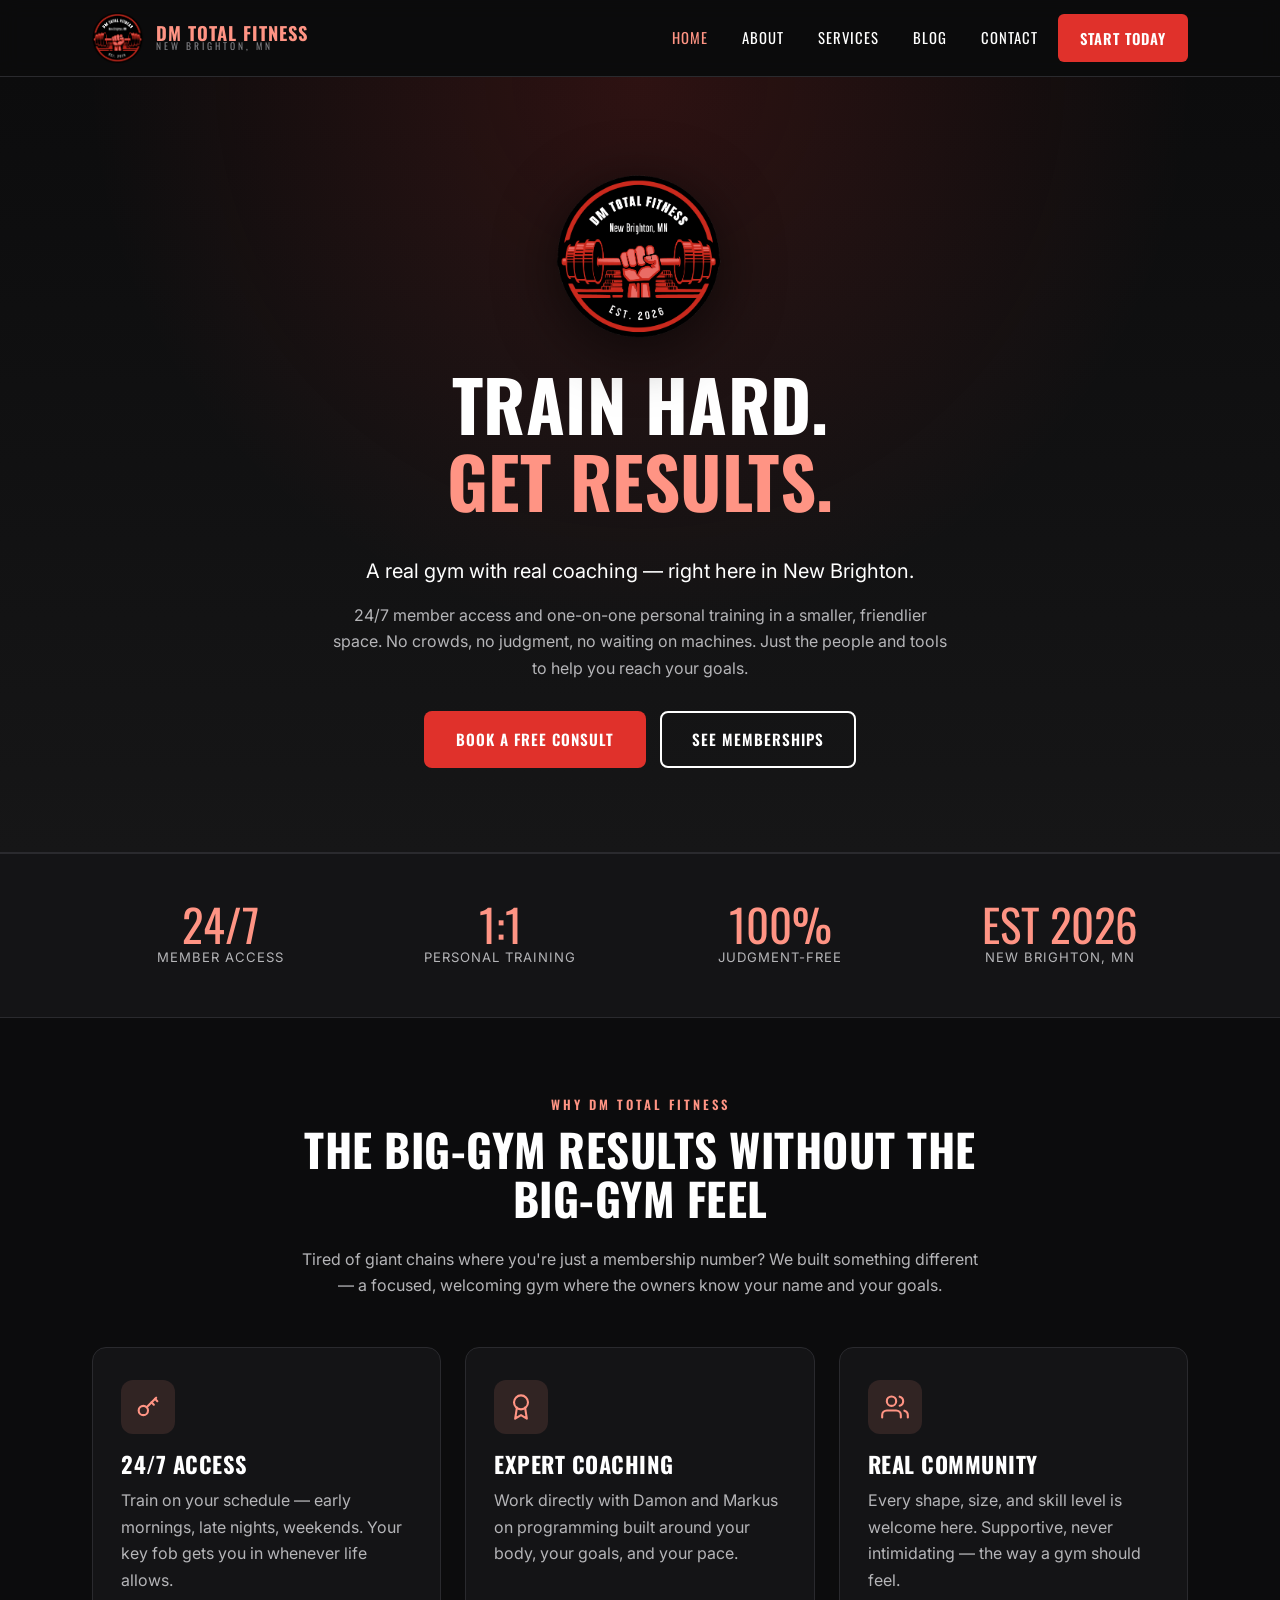
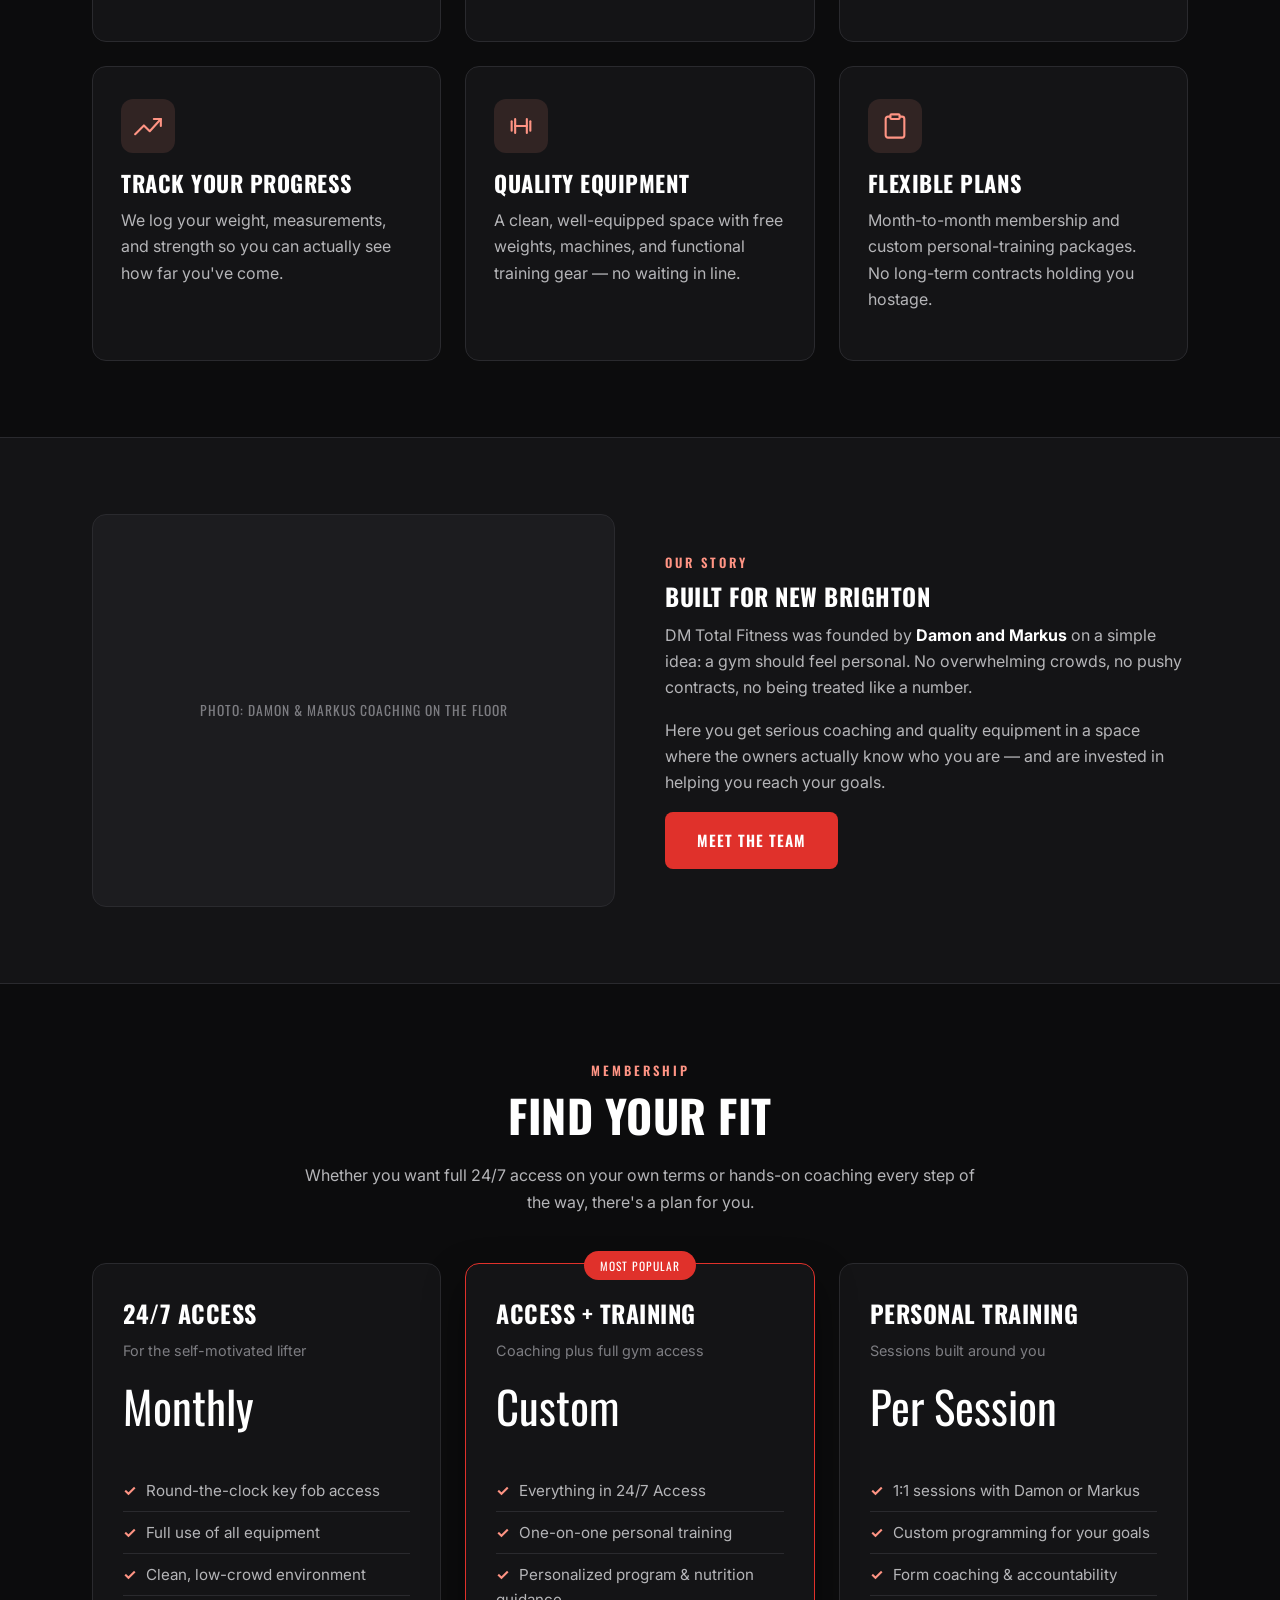
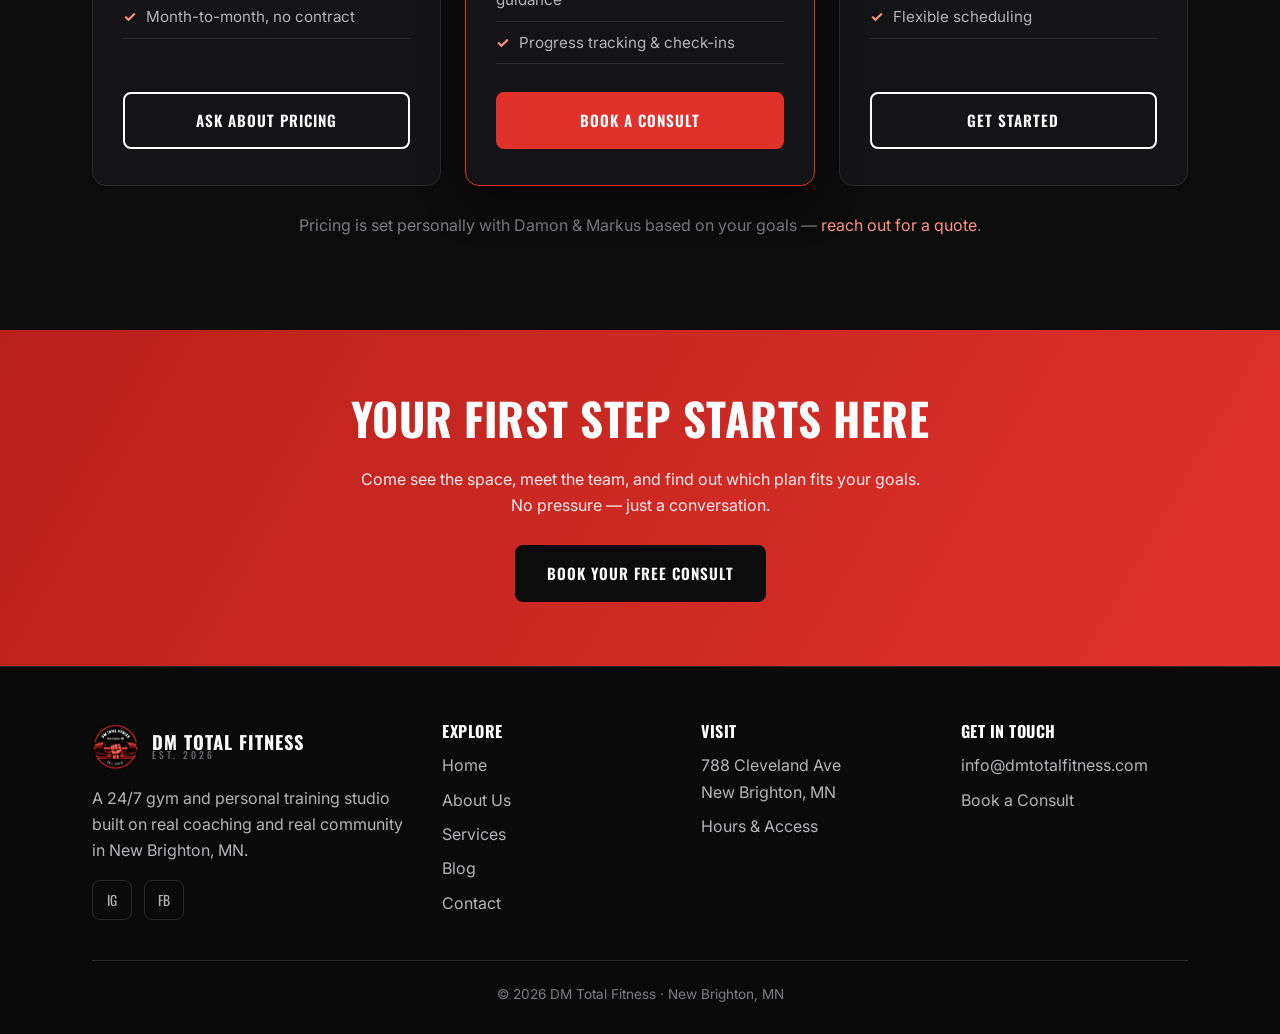
==== index.html @ 68cd4ab9 "Initial commit: DM Total Fitness website" ====
<!DOCTYPE html>
<html lang="en">
<head>
  <meta charset="UTF-8" />
  <meta name="viewport" content="width=device-width, initial-scale=1.0" />
  <title>DM Total Fitness | 24/7 Gym & Personal Training — New Brighton, MN</title>
  <meta name="description" content="DM Total Fitness is a community-focused 24/7 gym and personal training studio in New Brighton, MN. Real coaching, no crowds, no judgment." />
  <link rel="icon" type="image/png" href="assets/img/logo.png" />
  <link rel="preconnect" href="https://fonts.googleapis.com" />
  <link rel="preconnect" href="https://fonts.gstatic.com" crossorigin />
  <link href="https://fonts.googleapis.com/css2?family=Inter:wght@400;500;600;700&family=Oswald:wght@400;500;600;700&display=swap" rel="stylesheet" />
  <link rel="stylesheet" href="assets/css/style.css" />
</head>
<body>

  <header class="site-header">
    <div class="container nav">
      <a class="brand" href="index.html">
        <img src="assets/img/logo.png" alt="DM Total Fitness logo" />
        <span class="brand-name">DM Total Fitness<small>NEW BRIGHTON, MN</small></span>
      </a>
      <button class="nav-toggle" aria-label="Menu"><span></span><span></span><span></span></button>
      <ul class="nav-links">
        <li><a href="index.html" class="active">Home</a></li>
        <li><a href="about.html">About</a></li>
        <li><a href="services.html">Services</a></li>
        <li><a href="blog/index.html">Blog</a></li>
        <li><a href="contact.html">Contact</a></li>
        <li><a href="contact.html" class="btn btn-primary">Start Today</a></li>
      </ul>
    </div>
  </header>

  <!-- HERO -->
  <section class="hero">
    <div class="container">
      <img class="logo-badge" src="assets/img/logo.png" alt="DM Total Fitness" />
      <h1>Train Hard.<br /><span class="accent">Get Results.</span></h1>
      <p class="tagline">A real gym with real coaching — right here in New Brighton.</p>
      <p class="sub">24/7 member access and one-on-one personal training in a smaller, friendlier space. No crowds, no judgment, no waiting on machines. Just the people and tools to help you reach your goals.</p>
      <div class="hero-cta">
        <a href="contact.html" class="btn btn-primary">Book a Free Consult</a>
        <a href="services.html" class="btn btn-ghost">See Memberships</a>
      </div>
    </div>
  </section>

  <!-- STATS -->
  <section class="alt" style="padding:48px 0;">
    <div class="container">
      <div class="stats">
        <div class="stat"><div class="num">24/7</div><div class="label">Member Access</div></div>
        <div class="stat"><div class="num">1:1</div><div class="label">Personal Training</div></div>
        <div class="stat"><div class="num">100%</div><div class="label">Judgment-Free</div></div>
        <div class="stat"><div class="num">EST 2026</div><div class="label">New Brighton, MN</div></div>
      </div>
    </div>
  </section>

  <!-- WHY US -->
  <section>
    <div class="container">
      <div class="section-head">
        <div class="eyebrow">Why DM Total Fitness</div>
        <h2>The Big-Gym Results Without the Big-Gym Feel</h2>
        <p>Tired of giant chains where you're just a membership number? We built something different — a focused, welcoming gym where the owners know your name and your goals.</p>
      </div>
      <div class="grid grid-3">
        <div class="card">
          <div class="icon"><svg class="ic-svg" viewBox="0 0 24 24" fill="none" stroke="currentColor" stroke-width="1.8" stroke-linecap="round" stroke-linejoin="round"><circle cx="8" cy="15" r="4"/><path d="M10.85 12.15 19 4"/><path d="M18 5l2 2"/><path d="M15 8l2 2"/></svg></div>
          <h3>24/7 Access</h3>
          <p>Train on your schedule — early mornings, late nights, weekends. Your key fob gets you in whenever life allows.</p>
        </div>
        <div class="card">
          <div class="icon"><svg class="ic-svg" viewBox="0 0 24 24" fill="none" stroke="currentColor" stroke-width="1.8" stroke-linecap="round" stroke-linejoin="round"><circle cx="12" cy="8" r="6"/><path d="M15.5 12.5 17 22l-5-3-5 3 1.5-9.5"/></svg></div>
          <h3>Expert Coaching</h3>
          <p>Work directly with Damon and Markus on programming built around your body, your goals, and your pace.</p>
        </div>
        <div class="card">
          <div class="icon"><svg class="ic-svg" viewBox="0 0 24 24" fill="none" stroke="currentColor" stroke-width="1.8" stroke-linecap="round" stroke-linejoin="round"><path d="M17 21v-2a4 4 0 0 0-4-4H5a4 4 0 0 0-4 4v2"/><circle cx="9" cy="7" r="4"/><path d="M23 21v-2a4 4 0 0 0-3-3.87"/><path d="M16 3.13a4 4 0 0 1 0 7.75"/></svg></div>
          <h3>Real Community</h3>
          <p>Every shape, size, and skill level is welcome here. Supportive, never intimidating — the way a gym should feel.</p>
        </div>
        <div class="card">
          <div class="icon"><svg class="ic-svg" viewBox="0 0 24 24" fill="none" stroke="currentColor" stroke-width="1.8" stroke-linecap="round" stroke-linejoin="round"><polyline points="23 6 13.5 16.5 8.5 11.5 1 19"/><polyline points="17 6 23 6 23 12"/></svg></div>
          <h3>Track Your Progress</h3>
          <p>We log your weight, measurements, and strength so you can actually see how far you've come.</p>
        </div>
        <div class="card">
          <div class="icon"><svg class="ic-svg" viewBox="0 0 24 24" fill="none" stroke="currentColor" stroke-width="1.8" stroke-linecap="round" stroke-linejoin="round"><path d="M4 8v8"/><path d="M7 6v12"/><path d="M17 6v12"/><path d="M20 8v8"/><path d="M7 12h10"/></svg></div>
          <h3>Quality Equipment</h3>
          <p>A clean, well-equipped space with free weights, machines, and functional training gear — no waiting in line.</p>
        </div>
        <div class="card">
          <div class="icon"><svg class="ic-svg" viewBox="0 0 24 24" fill="none" stroke="currentColor" stroke-width="1.8" stroke-linecap="round" stroke-linejoin="round"><path d="M16 4h2a2 2 0 0 1 2 2v14a2 2 0 0 1-2 2H6a2 2 0 0 1-2-2V6a2 2 0 0 1 2-2h2"/><rect x="8" y="2" width="8" height="4" rx="1"/></svg></div>
          <h3>Flexible Plans</h3>
          <p>Month-to-month membership and custom personal-training packages. No long-term contracts holding you hostage.</p>
        </div>
      </div>
    </div>
  </section>

  <!-- ABOUT TEASER -->
  <section class="alt">
    <div class="container">
      <div class="split">
        <div class="media-box"><span class="ph-label">Photo: Damon &amp; Markus coaching on the floor</span></div>
        <div>
          <div class="eyebrow">Our Story</div>
          <h2>Built for New Brighton</h2>
          <p>DM Total Fitness was founded by <strong style="color:#fff;">Damon and Markus</strong> on a simple idea: a gym should feel personal. No overwhelming crowds, no pushy contracts, no being treated like a number.</p>
          <p>Here you get serious coaching and quality equipment in a space where the owners actually know who you are — and are invested in helping you reach your goals.</p>
          <a href="about.html" class="btn btn-primary">Meet the Team</a>
        </div>
      </div>
    </div>
  </section>

  <!-- MEMBERSHIP PREVIEW -->
  <section>
    <div class="container">
      <div class="section-head">
        <div class="eyebrow">Membership</div>
        <h2>Find Your Fit</h2>
        <p>Whether you want full 24/7 access on your own terms or hands-on coaching every step of the way, there's a plan for you.</p>
      </div>
      <div class="price-grid">
        <div class="price-card">
          <h3>24/7 Access</h3>
          <div class="price-note">For the self-motivated lifter</div>
          <div class="price">Monthly<small></small></div>
          <ul>
            <li>Round-the-clock key fob access</li>
            <li>Full use of all equipment</li>
            <li>Clean, low-crowd environment</li>
            <li>Month-to-month, no contract</li>
          </ul>
          <a href="contact.html" class="btn btn-ghost btn-block">Ask About Pricing</a>
        </div>
        <div class="price-card featured">
          <div class="badge">Most Popular</div>
          <h3>Access + Training</h3>
          <div class="price-note">Coaching plus full gym access</div>
          <div class="price">Custom<small></small></div>
          <ul>
            <li>Everything in 24/7 Access</li>
            <li>One-on-one personal training</li>
            <li>Personalized program &amp; nutrition guidance</li>
            <li>Progress tracking &amp; check-ins</li>
          </ul>
          <a href="contact.html" class="btn btn-primary btn-block">Book a Consult</a>
        </div>
        <div class="price-card">
          <h3>Personal Training</h3>
          <div class="price-note">Sessions built around you</div>
          <div class="price">Per&nbsp;Session<small></small></div>
          <ul>
            <li>1:1 sessions with Damon or Markus</li>
            <li>Custom programming for your goals</li>
            <li>Form coaching &amp; accountability</li>
            <li>Flexible scheduling</li>
          </ul>
          <a href="contact.html" class="btn btn-ghost btn-block">Get Started</a>
        </div>
      </div>
      <p class="center" style="margin-top:26px;color:var(--gray-dim);">Pricing is set personally with Damon &amp; Markus based on your goals — <a href="contact.html">reach out for a quote</a>.</p>
    </div>
  </section>


  <!-- CTA BAND -->
  <section class="cta-band">
    <div class="container">
      <h2>Your First Step Starts Here</h2>
      <p>Come see the space, meet the team, and find out which plan fits your goals. No pressure — just a conversation.</p>
      <a href="contact.html" class="btn btn-primary">Book Your Free Consult</a>
    </div>
  </section>

  <!-- FOOTER -->
  <footer class="site-footer">
    <div class="container">
      <div class="footer-grid">
        <div>
          <div class="footer-brand">
            <img src="assets/img/logo.png" alt="DM Total Fitness" />
            <span class="brand-name">DM Total Fitness<small>EST. 2026</small></span>
          </div>
          <p>A 24/7 gym and personal training studio built on real coaching and real community in New Brighton, MN.</p>
          <div class="social">
            <a href="https://www.instagram.com/gymeverydaytwincities/" target="_blank" rel="noopener" title="Instagram">IG</a>
            <a href="https://www.facebook.com/theofficialgymeveryday/" target="_blank" rel="noopener" title="Facebook">FB</a>
          </div>
        </div>
        <div>
          <h4>Explore</h4>
          <a href="index.html">Home</a>
          <a href="about.html">About Us</a>
          <a href="services.html">Services</a>
          <a href="blog/index.html">Blog</a>
          <a href="contact.html">Contact</a>
        </div>
        <div>
          <h4>Visit</h4>
          <a href="https://maps.google.com/?q=788+Cleveland+Avenue+New+Brighton+MN" target="_blank" rel="noopener">788 Cleveland Ave<br/>New Brighton, MN</a>
          <a href="contact.html">Hours &amp; Access</a>
        </div>
        <div>
          <h4>Get in Touch</h4>
          <a href="mailto:info@dmtotalfitness.com">info@dmtotalfitness.com</a>
          <a href="contact.html">Book a Consult</a>
        </div>
      </div>
      <div class="footer-bottom">
        © 2026 DM Total Fitness · New Brighton, MN
      </div>
    </div>
  </footer>

  <script src="assets/js/main.js"></script>
</body>
</html>
---- assets/css/style.css ----
/* ===========================================================
   DM TOTAL FITNESS — shared stylesheet
   Brand red stays for buttons/badges/borders.
   Softer coral "accent" used for text, links, eyebrows, icons.
   =========================================================== */

:root {
  --black: #0c0c0d;
  --panel: #141416;
  --panel-2: #1c1c1f;
  --red: #e0312b;          /* brand red — fills, buttons, badges */
  --red-dark: #b9211c;
  --accent: #ff9484;       /* softer coral — text, links, icons */
  --accent-dim: #ffb7ab;
  --white: #ffffff;
  --gray: #b5b5b8;
  --gray-dim: #7d7d82;
  --line: #2a2a2e;
  --maxw: 1140px;
  --radius: 14px;
  --shadow: 0 18px 40px rgba(0,0,0,.45);
  --head: "Oswald", "Arial Narrow", Impact, sans-serif;
  --body: "Inter", -apple-system, BlinkMacSystemFont, "Segoe UI", Roboto, Arial, sans-serif;
}

* { box-sizing: border-box; }
html { scroll-behavior: smooth; }

body {
  margin: 0;
  font-family: var(--body);
  color: var(--white);
  background: var(--black);
  line-height: 1.65;
  -webkit-font-smoothing: antialiased;
}

h1, h2, h3, h4 {
  font-family: var(--head);
  font-weight: 700;
  letter-spacing: .5px;
  line-height: 1.1;
  margin: 0 0 .5em;
  text-transform: uppercase;
}

p { margin: 0 0 1em; color: var(--gray); }
a { color: var(--accent); text-decoration: none; }
a:hover { color: var(--white); }
img { max-width: 100%; display: block; }

.container { width: 100%; max-width: var(--maxw); margin: 0 auto; padding: 0 22px; }
.accent, .red { color: var(--accent); }
.center { text-align: center; }
.eyebrow {
  font-family: var(--head);
  text-transform: uppercase;
  letter-spacing: 3px;
  color: var(--accent);
  font-size: .8rem;
  font-weight: 600;
  margin-bottom: 10px;
}

/* ---------- Line icons ---------- */
svg.ic-svg { width: 28px; height: 28px; display: block; }

/* ---------- Buttons ---------- */
.btn {
  display: inline-block;
  font-family: var(--head);
  text-transform: uppercase;
  letter-spacing: 1px;
  font-weight: 600;
  font-size: .95rem;
  padding: 14px 30px;
  border-radius: 8px;
  border: 2px solid transparent;
  cursor: pointer;
  transition: all .2s ease;
}
.btn-primary { background: var(--red); color: #fff; }
.btn-primary:hover { background: var(--red-dark); color: #fff; transform: translateY(-2px); }
.btn-ghost { border-color: #fff; color: #fff; background: transparent; }
.btn-ghost:hover { background: #fff; color: var(--black); }
.btn-block { display: block; width: 100%; text-align: center; }

/* ---------- Header / Nav ---------- */
.site-header {
  position: sticky; top: 0; z-index: 100;
  background: rgba(12,12,13,.92);
  backdrop-filter: blur(10px);
  border-bottom: 1px solid var(--line);
}
.nav { display: flex; align-items: center; justify-content: space-between; height: 76px; }
.brand { display: flex; align-items: center; gap: 12px; }
.brand img { height: 52px; width: 52px; }
.brand-name { font-family: var(--head); font-weight: 700; font-size: 1.15rem; text-transform: uppercase; letter-spacing: 1px; line-height: 1; }
.brand-name small { display: block; font-size: .6rem; letter-spacing: 3px; color: var(--gray-dim); font-weight: 400; }
.nav-links { display: flex; gap: 6px; align-items: center; list-style: none; margin: 0; padding: 0; }
.nav-links a {
  color: var(--white); font-family: var(--head); text-transform: uppercase;
  font-size: .92rem; letter-spacing: 1px; padding: 10px 14px; border-radius: 6px;
}
.nav-links a:hover, .nav-links a.active { color: var(--accent); }
.nav-links .btn { color: #fff; padding: 10px 20px; }
.nav-links .btn:hover { color: #fff; }
.nav-toggle { display: none; background: none; border: 0; cursor: pointer; flex-direction: column; gap: 5px; }
.nav-toggle span { width: 26px; height: 3px; background: #fff; border-radius: 2px; }

/* ---------- Hero ---------- */
.hero {
  position: relative; text-align: center; padding: 96px 0 84px;
  background:
    radial-gradient(circle at 50% 0%, rgba(224,49,43,.16), transparent 55%),
    linear-gradient(180deg, #0c0c0d 0%, #161617 100%);
  border-bottom: 1px solid var(--line);
}
.hero .logo-badge { width: 168px; height: 168px; margin: 0 auto 24px; filter: drop-shadow(0 12px 30px rgba(0,0,0,.6)); }
.hero h1 { font-size: clamp(2.6rem, 6vw, 4.4rem); }
.hero .tagline { font-size: 1.25rem; color: var(--white); max-width: 640px; margin: 0 auto 14px; }
.hero .sub { color: var(--gray); max-width: 620px; margin: 0 auto 30px; }
.hero-cta { display: flex; gap: 14px; justify-content: center; flex-wrap: wrap; }

.page-hero {
  text-align: center; padding: 70px 0 56px;
  background:
    radial-gradient(circle at 50% 0%, rgba(224,49,43,.14), transparent 60%),
    linear-gradient(180deg,#0c0c0d,#161617);
  border-bottom: 1px solid var(--line);
}
.page-hero h1 { font-size: clamp(2.2rem, 5vw, 3.4rem); }
.page-hero p { max-width: 640px; margin: 0 auto; }

/* ---------- Sections ---------- */
section { padding: 76px 0; }
.section-head { text-align: center; max-width: 680px; margin: 0 auto 48px; }
.section-head h2 { font-size: clamp(2rem, 4vw, 2.8rem); }

/* ---------- Grids / cards ---------- */
.grid { display: grid; gap: 24px; }
.grid-3 { grid-template-columns: repeat(3, 1fr); }
.grid-2 { grid-template-columns: repeat(2, 1fr); }

.card {
  background: var(--panel); border: 1px solid var(--line); border-radius: var(--radius);
  padding: 32px 28px; transition: transform .2s ease, border-color .2s ease;
}
.card:hover { transform: translateY(-4px); border-color: var(--red); }
.card .icon {
  width: 54px; height: 54px; border-radius: 12px;
  background: rgba(255,148,132,.12); color: var(--accent);
  display: flex; align-items: center; justify-content: center;
  margin-bottom: 18px; font-family: var(--head); font-size: 1.5rem;
}
.card h3 { font-size: 1.4rem; }

.alt { background: var(--panel); border-top: 1px solid var(--line); border-bottom: 1px solid var(--line); }

/* ---------- Pricing ---------- */
.price-grid { display: grid; grid-template-columns: repeat(3,1fr); gap: 24px; align-items: stretch; }
.price-card { background: var(--panel); border: 1px solid var(--line); border-radius: var(--radius); padding: 36px 30px; display: flex; flex-direction: column; }
.price-card.featured { border-color: var(--red); position: relative; box-shadow: var(--shadow); }
.price-card.featured .badge {
  position: absolute; top: -13px; left: 50%; transform: translateX(-50%);
  background: var(--red); color: #fff; font-family: var(--head); text-transform: uppercase;
  letter-spacing: 1px; font-size: .72rem; padding: 5px 16px; border-radius: 20px;
}
.price-card h3 { font-size: 1.5rem; }
.price { font-family: var(--head); font-size: 2.8rem; color: #fff; margin: 8px 0 4px; }
.price small { font-size: .95rem; color: var(--gray-dim); font-family: var(--body); }
.price-note { color: var(--gray-dim); font-size: .9rem; }
.price-card ul { list-style: none; padding: 0; margin: 22px 0 28px; flex: 1; }
.price-card li { padding: 8px 0; border-bottom: 1px solid var(--line); color: var(--gray); font-size: .95rem; }
.price-card li::before { content: "✓"; color: var(--accent); font-weight: 700; margin-right: 10px; }

/* ---------- Stats ---------- */
.stats { display: grid; grid-template-columns: repeat(4,1fr); gap: 24px; text-align: center; }
.stat .num { font-family: var(--head); font-size: 2.8rem; color: var(--accent); line-height: 1; }
.stat .label { color: var(--gray); text-transform: uppercase; letter-spacing: 1px; font-size: .82rem; }

/* ---------- Reviews ---------- */
.review { background: var(--panel); border: 1px solid var(--line); border-radius: var(--radius); padding: 28px; }
.stars { color: #f5b301; letter-spacing: 2px; margin-bottom: 10px; }
.review p { color: var(--white); font-style: italic; }
.review .who { color: var(--gray-dim); font-style: normal; font-weight: 600; margin: 0; }

/* ---------- Split ---------- */
.split { display: grid; grid-template-columns: 1fr 1fr; gap: 50px; align-items: center; }
.media-box {
  background: var(--panel-2); border: 1px solid var(--line); border-radius: var(--radius);
  aspect-ratio: 4/3; display: flex; align-items: center; justify-content: center;
  color: var(--gray-dim); text-align: center; padding: 20px; overflow: hidden;
}
.media-box .ph-label { font-family: var(--head); letter-spacing: 1px; text-transform: uppercase; font-size: .85rem; }

/* ---------- Team ---------- */
.team-card { background: var(--panel); border: 1px solid var(--line); border-radius: var(--radius); overflow: hidden; }
.team-photo { aspect-ratio: 1/1; background: var(--panel-2); display: flex; align-items: center; justify-content: center; color: var(--gray-dim); }
.team-body { padding: 26px; }
.team-body h3 { font-size: 1.5rem; margin-bottom: 2px; }
.team-role { color: var(--accent); font-family: var(--head); letter-spacing: 1px; text-transform: uppercase; font-size: .85rem; margin-bottom: 14px; }

/* ---------- Blog ---------- */
.post-grid { display: grid; grid-template-columns: repeat(3,1fr); gap: 26px; }
.post-card { background: var(--panel); border: 1px solid var(--line); border-radius: var(--radius); overflow: hidden; transition: transform .2s, border-color .2s; }
.post-card:hover { transform: translateY(-4px); border-color: var(--red); }
.post-thumb { aspect-ratio: 16/9; background: var(--panel-2); display: flex; align-items: center; justify-content: center; color: var(--gray-dim); font-family: var(--head); letter-spacing: 1px; }
.post-body { padding: 24px; }
.post-tag { color: var(--accent); font-family: var(--head); text-transform: uppercase; letter-spacing: 1px; font-size: .75rem; }
.post-body h3 { font-size: 1.25rem; margin: 8px 0 10px; }
.post-meta { color: var(--gray-dim); font-size: .82rem; }

/* ---------- Contact ---------- */
.contact-grid { display: grid; grid-template-columns: 1.1fr .9fr; gap: 44px; }
.form-field { margin-bottom: 18px; }
.form-field label { display: block; font-family: var(--head); text-transform: uppercase; letter-spacing: 1px; font-size: .82rem; margin-bottom: 7px; color: var(--white); }
.form-field input, .form-field select, .form-field textarea {
  width: 100%; background: var(--panel); border: 1px solid var(--line); border-radius: 8px;
  padding: 13px 14px; color: #fff; font-family: var(--body); font-size: .98rem;
}
.form-field input:focus, .form-field select:focus, .form-field textarea:focus { outline: none; border-color: var(--accent); }
.form-field textarea { min-height: 130px; resize: vertical; }
.info-row { display: flex; gap: 14px; align-items: flex-start; margin-bottom: 22px; }
.info-row .ic { color: var(--accent); flex-shrink: 0; margin-top: 2px; }
.info-row .ic svg { width: 22px; height: 22px; }
.info-row strong { color: #fff; display: block; font-family: var(--head); letter-spacing: .5px; }
.map-box { border: 1px solid var(--line); border-radius: var(--radius); overflow: hidden; margin-top: 28px; }
.map-box iframe { width: 100%; height: 300px; border: 0; display: block; filter: grayscale(.3) contrast(1.1); }

/* ---------- CTA band ---------- */
.cta-band { text-align: center; background: linear-gradient(120deg, var(--red-dark), var(--red)); padding: 64px 0; }
.cta-band h2 { color: #fff; font-size: clamp(2rem,4vw,2.8rem); }
.cta-band p { color: rgba(255,255,255,.9); max-width: 560px; margin: 0 auto 26px; }
.cta-band .btn-primary { background: #0c0c0d; }
.cta-band .btn-primary:hover { background: #000; }

/* ---------- Footer ---------- */
.site-footer { background: #0a0a0b; border-top: 1px solid var(--line); padding: 56px 0 28px; }
.footer-grid { display: grid; grid-template-columns: 1.4fr 1fr 1fr 1fr; gap: 32px; }
.footer-grid h4 { font-size: 1rem; color: #fff; }
.footer-grid a { display: block; color: var(--gray); padding: 4px 0; }
.footer-grid a:hover { color: var(--accent); }
.footer-brand { display: flex; align-items: center; gap: 12px; margin-bottom: 14px; }
.footer-brand img { height: 48px; width: 48px; }
.social { display: flex; gap: 12px; margin-top: 8px; }
.social a { width: 40px; height: 40px; border: 1px solid var(--line); border-radius: 8px; display: flex; align-items: center; justify-content: center; color: var(--gray); font-family: var(--head); font-size: .85rem; }
.social a:hover { border-color: var(--accent); color: var(--accent); }
.footer-bottom { border-top: 1px solid var(--line); margin-top: 40px; padding-top: 22px; text-align: center; color: var(--gray-dim); font-size: .85rem; }

/* ===========================================================
   CLIENT PORTAL
   =========================================================== */
.portal-body { background: radial-gradient(circle at 50% -10%, rgba(224,49,43,.12), transparent 50%), #0c0c0d; min-height: 100vh; }

/* Login */
.login-wrap { min-height: 100vh; display: flex; align-items: center; justify-content: center; padding: 40px 20px; }
.login-card { width: 100%; max-width: 420px; background: var(--panel); border: 1px solid var(--line); border-radius: 18px; padding: 40px 36px; box-shadow: var(--shadow); }
.login-card .logo { width: 92px; height: 92px; margin: 0 auto 14px; display: block; }
.login-card h1 { text-align: center; font-size: 1.7rem; margin-bottom: 4px; }
.login-card .sub { text-align: center; color: var(--gray-dim); margin-bottom: 26px; font-size: .92rem; }
.login-card .demo-note { text-align: center; margin-top: 18px; font-size: .82rem; color: var(--gray-dim); }
.login-card .back { text-align: center; margin-top: 14px; font-size: .85rem; }

/* Portal shell */
.portal-header { background: rgba(12,12,13,.95); border-bottom: 1px solid var(--line); position: sticky; top: 0; z-index: 50; }
.portal-header .nav { height: 70px; }
.portal-user { display: flex; align-items: center; gap: 14px; }
.portal-user .name { font-family: var(--head); letter-spacing: .5px; }
.avatar { width: 40px; height: 40px; border-radius: 50%; background: var(--red); color: #fff; display: flex; align-items: center; justify-content: center; font-family: var(--head); font-weight: 600; }
.logout { font-family: var(--head); text-transform: uppercase; letter-spacing: 1px; font-size: .82rem; color: var(--gray); border: 1px solid var(--line); padding: 8px 14px; border-radius: 6px; }
.logout:hover { border-color: var(--accent); color: var(--accent); }

.portal-main { padding: 40px 0 70px; }
.welcome { margin-bottom: 28px; }
.welcome h1 { font-size: clamp(1.8rem,4vw,2.6rem); }
.welcome p { color: var(--gray); }

.metric-grid { display: grid; grid-template-columns: repeat(4,1fr); gap: 20px; margin-bottom: 30px; }
.metric { background: var(--panel); border: 1px solid var(--line); border-radius: var(--radius); padding: 22px; }
.metric .label { color: var(--gray-dim); text-transform: uppercase; letter-spacing: 1px; font-size: .72rem; font-family: var(--head); }
.metric .val { font-family: var(--head); font-size: 2.1rem; color: #fff; line-height: 1.1; margin-top: 6px; }
.metric .delta { font-size: .82rem; margin-top: 4px; }
.delta.down { color: #4ade80; }
.delta.up { color: var(--accent); }

.panel-grid { display: grid; grid-template-columns: 1.4fr 1fr; gap: 24px; margin-bottom: 24px; }
.panel { background: var(--panel); border: 1px solid var(--line); border-radius: var(--radius); padding: 26px; }
.panel h2 { font-size: 1.3rem; margin-bottom: 18px; }
.panel .hint { color: var(--gray-dim); font-size: .85rem; }

table.data { width: 100%; border-collapse: collapse; }
table.data th, table.data td { text-align: left; padding: 11px 8px; border-bottom: 1px solid var(--line); font-size: .92rem; }
table.data th { color: var(--gray-dim); text-transform: uppercase; letter-spacing: 1px; font-size: .72rem; font-family: var(--head); font-weight: 600; }
table.data td { color: var(--white); }
table.data td .pos { color: #4ade80; }

.lift { margin-bottom: 18px; }
.lift .row { display: flex; justify-content: space-between; margin-bottom: 6px; font-size: .92rem; }
.lift .row strong { color: #fff; font-family: var(--head); letter-spacing: .5px; }
.lift .row span { color: var(--accent); }
.bar { height: 9px; background: var(--panel-2); border-radius: 6px; overflow: hidden; }
.bar > i { display: block; height: 100%; background: linear-gradient(90deg, var(--red-dark), var(--red)); border-radius: 6px; }

.photo-grid { display: grid; grid-template-columns: repeat(4,1fr); gap: 14px; }
.photo { aspect-ratio: 3/4; background: var(--panel-2); border: 1px solid var(--line); border-radius: 10px; display: flex; flex-direction: column; align-items: center; justify-content: center; color: var(--gray-dim); font-size: .78rem; text-align: center; padding: 8px; }
.photo .tag { font-family: var(--head); letter-spacing: 1px; color: var(--accent); margin-bottom: 4px; }

.billing-row { display: flex; justify-content: space-between; padding: 12px 0; border-bottom: 1px solid var(--line); font-size: .92rem; }
.billing-row span:first-child { color: var(--gray); }
.billing-row span:last-child { color: #fff; font-weight: 600; }
.badge-pill { display: inline-block; background: rgba(74,222,128,.15); color: #4ade80; font-size: .72rem; padding: 3px 10px; border-radius: 20px; font-family: var(--head); letter-spacing: 1px; }

/* SVG chart */
.chart { width: 100%; height: auto; }
.chart .grid-line { stroke: var(--line); stroke-width: 1; }
.chart .area { fill: rgba(224,49,43,.12); }
.chart .line { fill: none; stroke: var(--red); stroke-width: 2.5; }
.chart .dot { fill: var(--red); }
.chart text { fill: var(--gray-dim); font-size: 10px; font-family: var(--body); }

/* ---------- Responsive ---------- */
@media (max-width: 900px) {
  .grid-3, .price-grid, .post-grid, .stats { grid-template-columns: repeat(2,1fr); }
  .split, .contact-grid, .grid-2, .panel-grid { grid-template-columns: 1fr; }
  .metric-grid { grid-template-columns: repeat(2,1fr); }
  .footer-grid { grid-template-columns: 1fr 1fr; }
  .nav-links {
    position: absolute; top: 76px; left: 0; right: 0; flex-direction: column;
    background: var(--black); border-bottom: 1px solid var(--line); padding: 14px 22px; display: none;
  }
  .nav-links.open { display: flex; align-items: stretch; }
  .nav-links a { padding: 12px 6px; }
  .nav-toggle { display: flex; }
}
@media (max-width: 560px) {
  .grid-3, .price-grid, .post-grid, .stats, .metric-grid, .photo-grid { grid-template-columns: 1fr; }
  .photo-grid { grid-template-columns: repeat(2,1fr); }
  .footer-grid { grid-template-columns: 1fr; }
  section { padding: 56px 0; }
}
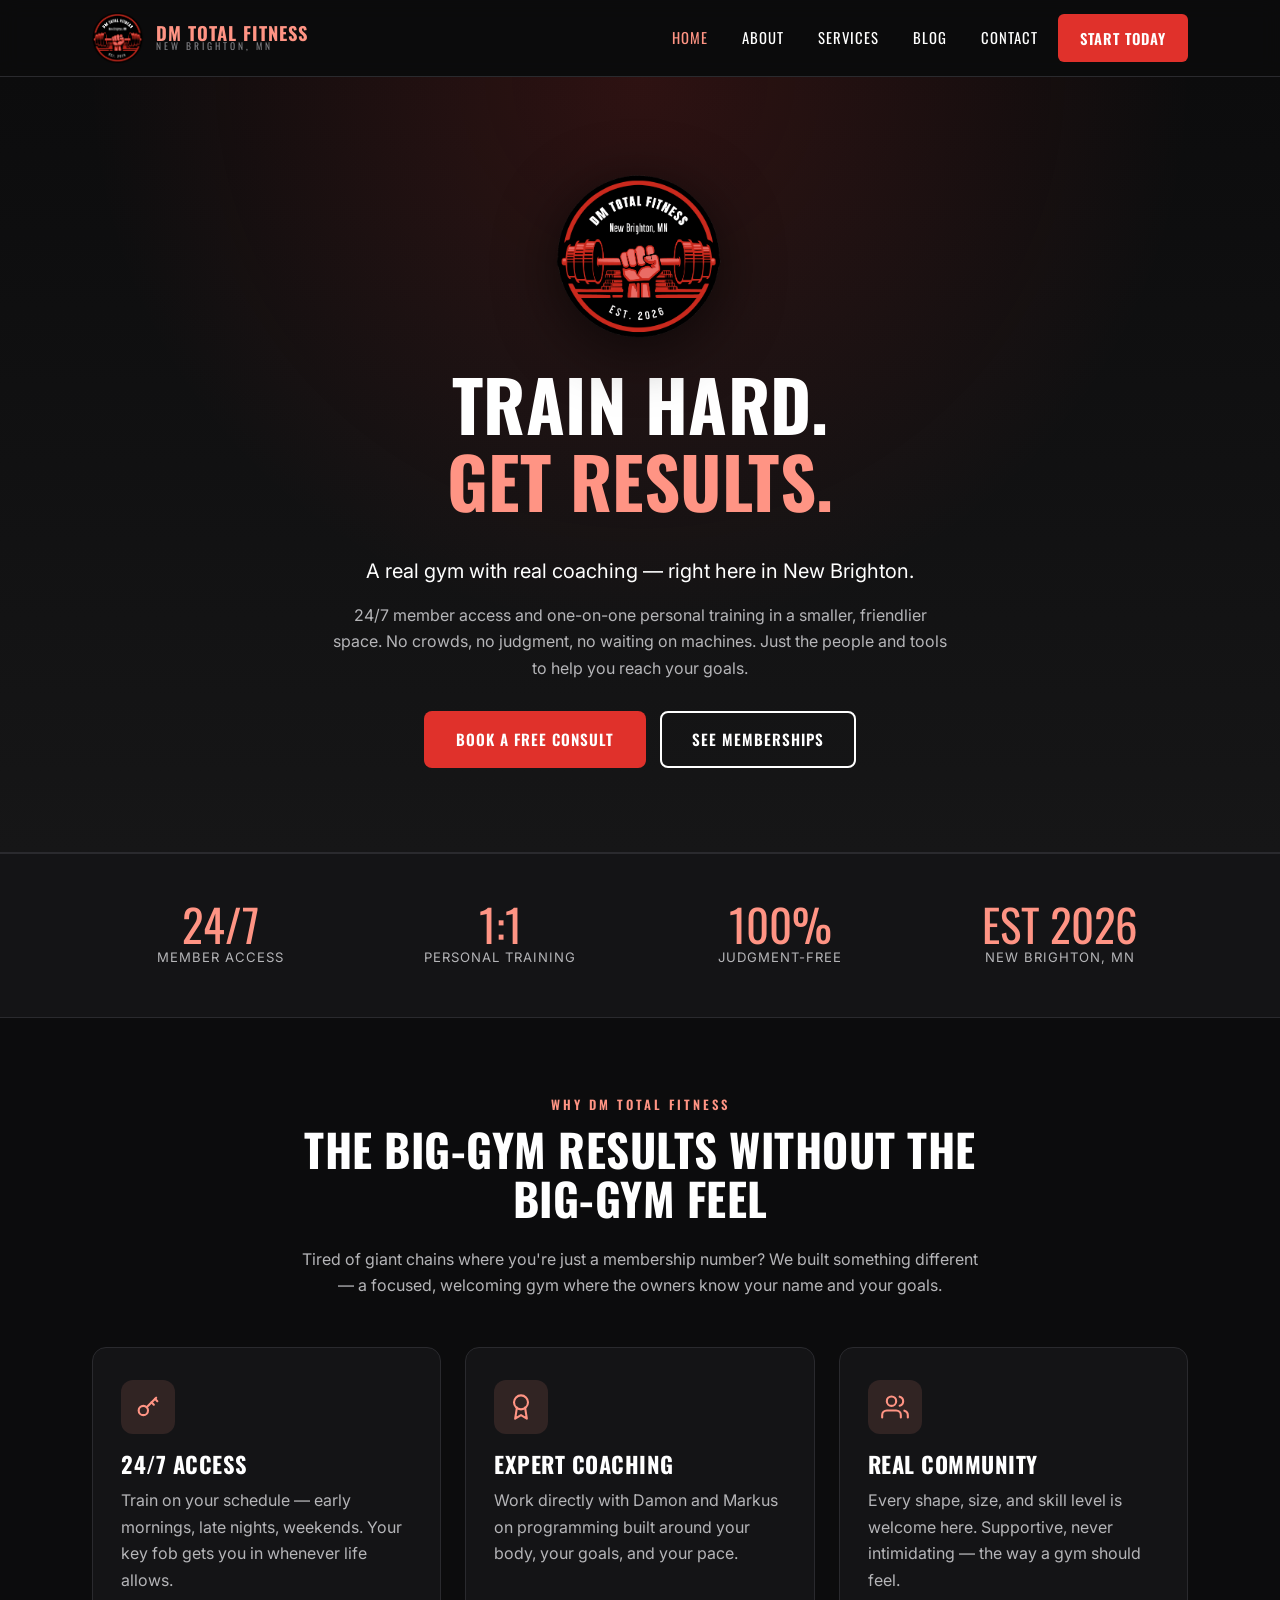
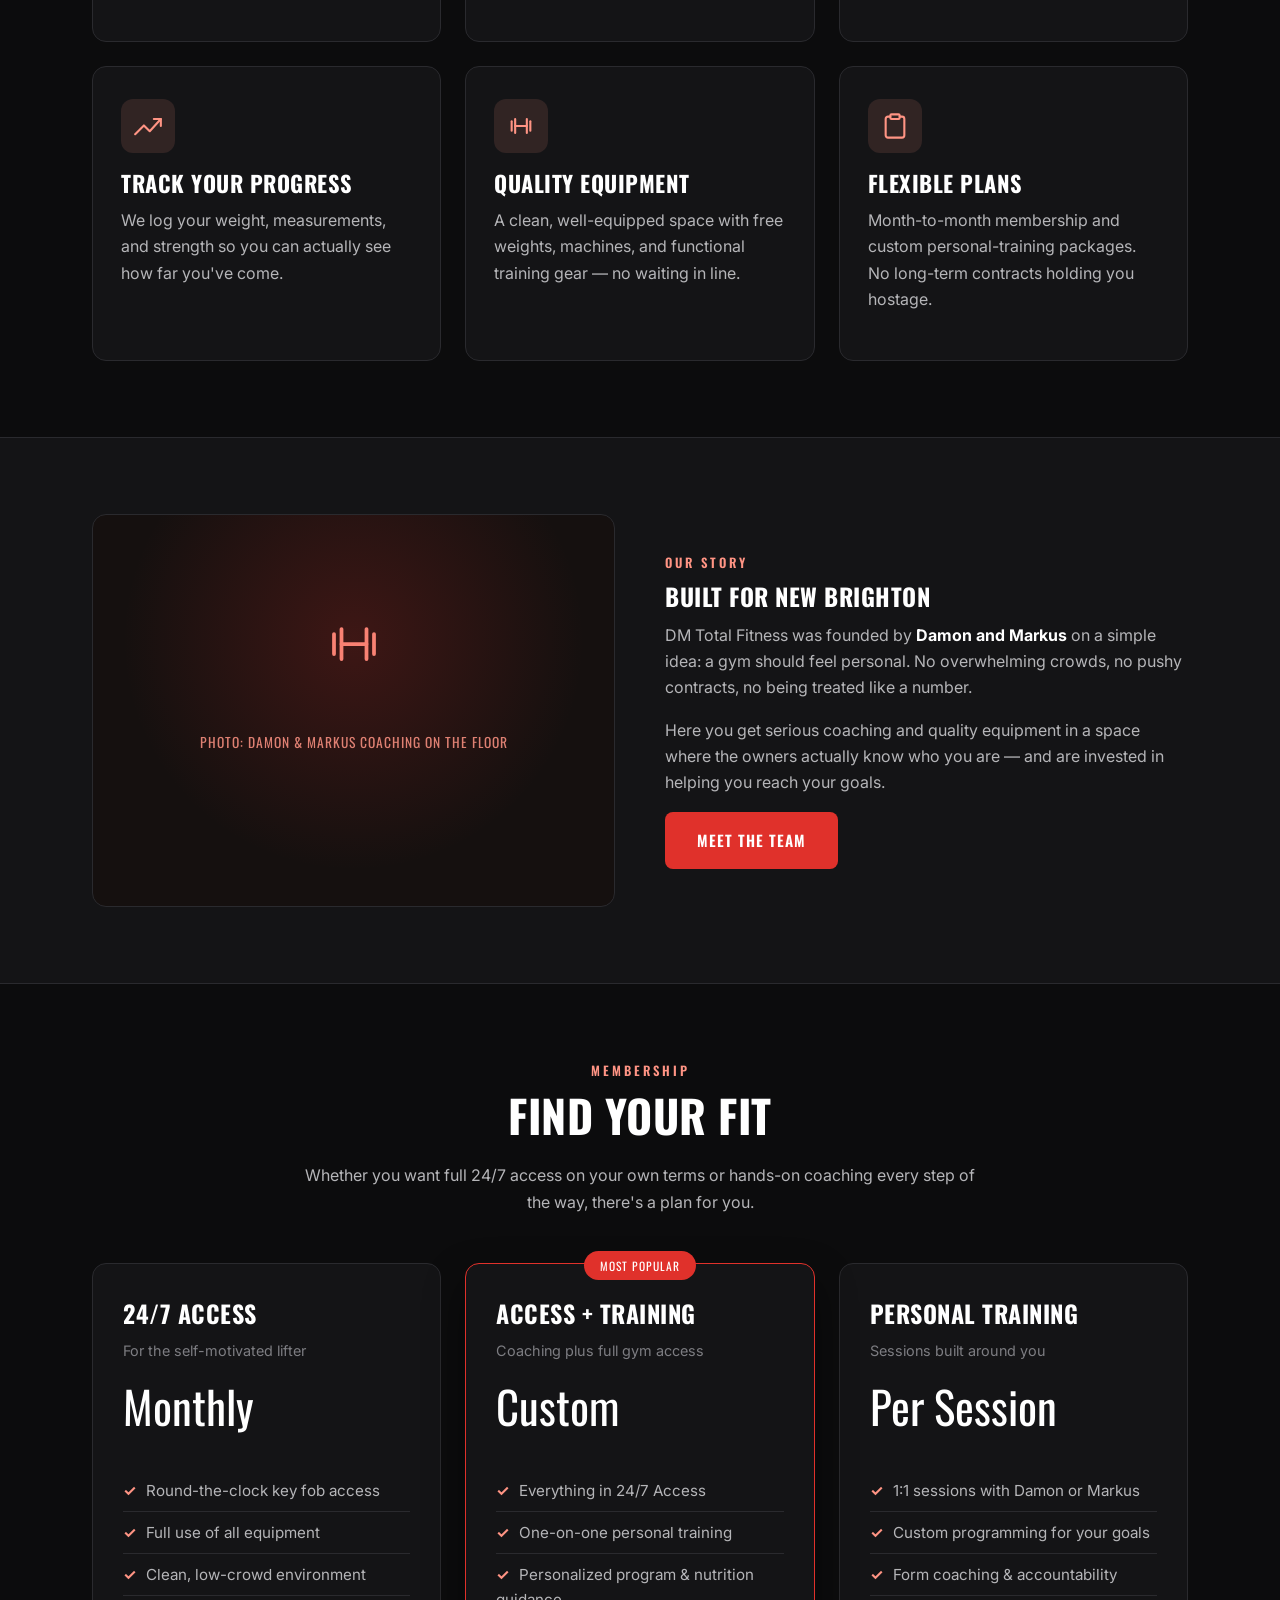
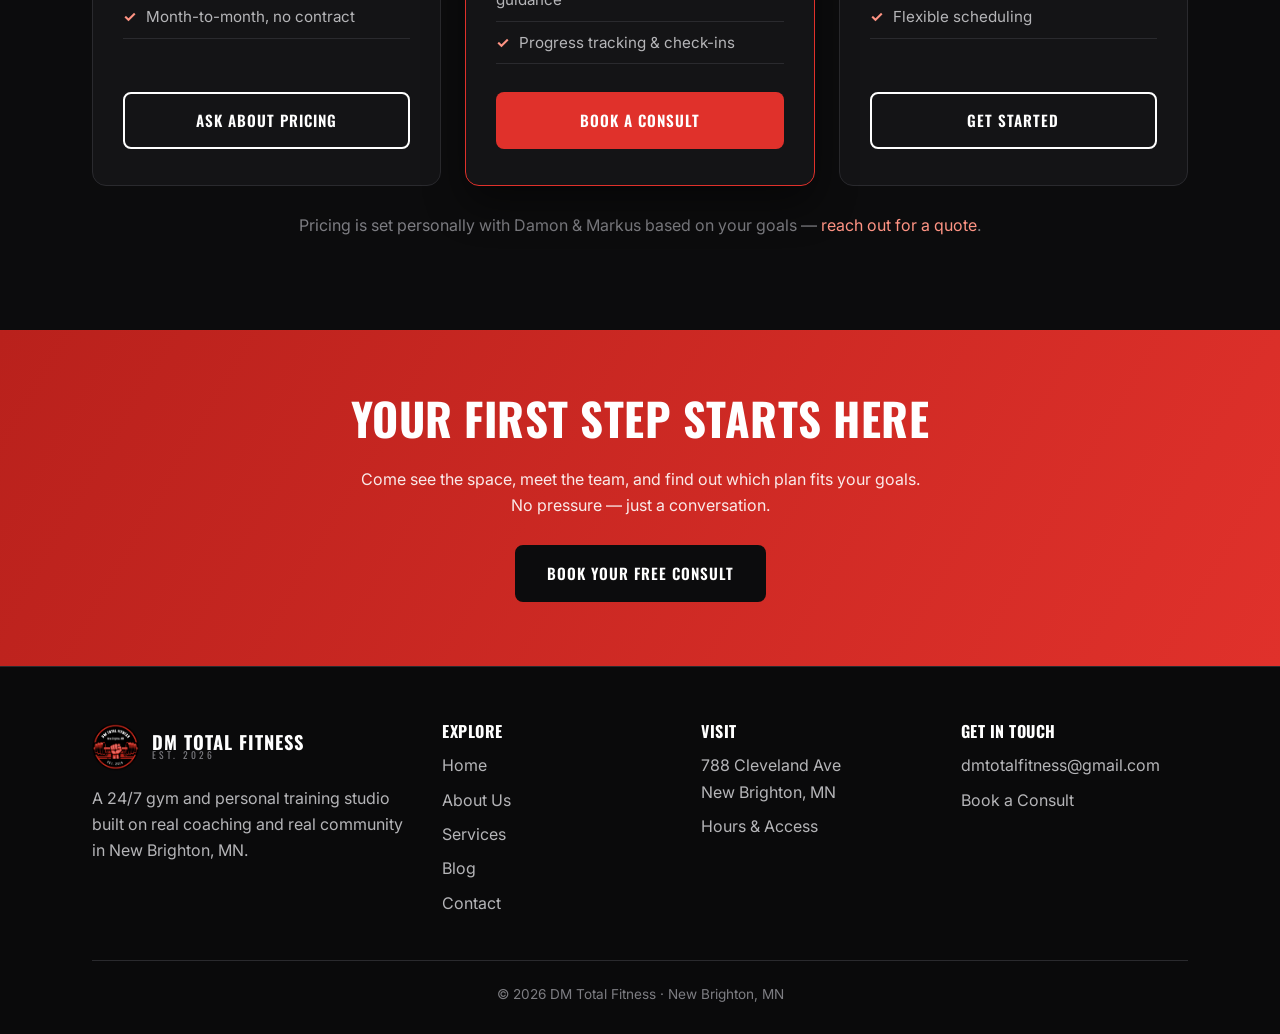
==== commit a914d65a: "Branded image panels, real emails, remove old socials, publish blog posts" ====
--- a/index.html
+++ b/index.html
@@ -187,10 +187,6 @@
             <span class="brand-name">DM Total Fitness<small>EST. 2026</small></span>
           </div>
           <p>A 24/7 gym and personal training studio built on real coaching and real community in New Brighton, MN.</p>
-          <div class="social">
-            <a href="https://www.instagram.com/gymeverydaytwincities/" target="_blank" rel="noopener" title="Instagram">IG</a>
-            <a href="https://www.facebook.com/theofficialgymeveryday/" target="_blank" rel="noopener" title="Facebook">FB</a>
-          </div>
         </div>
         <div>
           <h4>Explore</h4>
@@ -207,7 +203,7 @@
         </div>
         <div>
           <h4>Get in Touch</h4>
-          <a href="mailto:info@dmtotalfitness.com">info@dmtotalfitness.com</a>
+          <a href="mailto:dmtotalfitness@gmail.com">dmtotalfitness@gmail.com</a>
           <a href="contact.html">Book a Consult</a>
         </div>
       </div>
--- a/assets/css/style.css
+++ b/assets/css/style.css
@@ -339,3 +339,54 @@
   .footer-grid { grid-template-columns: 1fr; }
   section { padding: 56px 0; }
 }
+
+/* ===========================================================
+   Branded placeholder panels (temporary, until real photos)
+   =========================================================== */
+.media-box {
+  background-color:#15100f;
+  background-image:
+    radial-gradient(circle at 50% 32%, rgba(224,49,43,.20), transparent 62%),
+    url("data:image/svg+xml,%3Csvg xmlns='http://www.w3.org/2000/svg' viewBox='0 0 24 24' fill='none' stroke='%23ff9484' stroke-width='1.5' stroke-linecap='round' stroke-linejoin='round'%3E%3Cpath d='M4 8v8'/%3E%3Cpath d='M7 6v12'/%3E%3Cpath d='M17 6v12'/%3E%3Cpath d='M20 8v8'/%3E%3Cpath d='M7 12h10'/%3E%3C/svg%3E");
+  background-repeat:no-repeat,no-repeat;
+  background-position:center, center 30%;
+  background-size:cover, 60px 60px;
+}
+.team-photo {
+  background-color:#15100f;
+  background-image:
+    radial-gradient(circle at 50% 32%, rgba(224,49,43,.20), transparent 62%),
+    url("data:image/svg+xml,%3Csvg xmlns='http://www.w3.org/2000/svg' viewBox='0 0 24 24' fill='none' stroke='%23ff9484' stroke-width='1.5' stroke-linecap='round' stroke-linejoin='round'%3E%3Cpath d='M20 21v-2a4 4 0 0 0-4-4H8a4 4 0 0 0-4 4v2'/%3E%3Ccircle cx='12' cy='7' r='4'/%3E%3C/svg%3E");
+  background-repeat:no-repeat,no-repeat;
+  background-position:center, center 32%;
+  background-size:cover, 56px 56px;
+}
+.media-box .ph-label, .team-photo .ph-label { position:relative; top:32px; color:var(--accent); opacity:.85; }
+.post-thumb {
+  background-color:#15100f;
+  background-image:
+    radial-gradient(circle at 30% 30%, rgba(224,49,43,.22), transparent 60%),
+    linear-gradient(160deg,#1c1013,#0f0c0d);
+  color:var(--accent);
+}
+
+/* ===========================================================
+   Blog article (post) styling
+   =========================================================== */
+.article { max-width:760px; margin:0 auto; padding:60px 22px 80px; }
+.article .back-link { display:inline-block; margin-bottom:22px; font-family:var(--head); text-transform:uppercase; letter-spacing:1px; font-size:.82rem; }
+.article .post-tag { color:var(--accent); }
+.article h1 { font-size:clamp(1.9rem,4vw,2.7rem); margin:8px 0 10px; }
+.article .meta { color:var(--gray-dim); font-size:.9rem; margin-bottom:28px; }
+.article .lead { font-size:1.16rem; color:var(--white); margin-bottom:22px; }
+.article h2 { font-size:1.5rem; color:#fff; margin:34px 0 12px; }
+.article h3 { font-size:1.16rem; color:#fff; margin:22px 0 8px; }
+.article p, .article li { color:var(--gray); line-height:1.8; }
+.article ul, .article ol { padding-left:22px; margin:0 0 1.3em; }
+.article li { margin-bottom:9px; }
+.article strong { color:#fff; }
+.article hr { border:0; border-top:1px solid var(--line); margin:34px 0; }
+.article .note { background:var(--panel); border:1px solid var(--line); border-left:3px solid var(--accent); border-radius:8px; padding:16px 20px; margin:24px 0; color:var(--gray); }
+/* make blog cards fully clickable as links */
+a.post-card { display:block; color:inherit; }
+a.post-card:hover { color:inherit; }
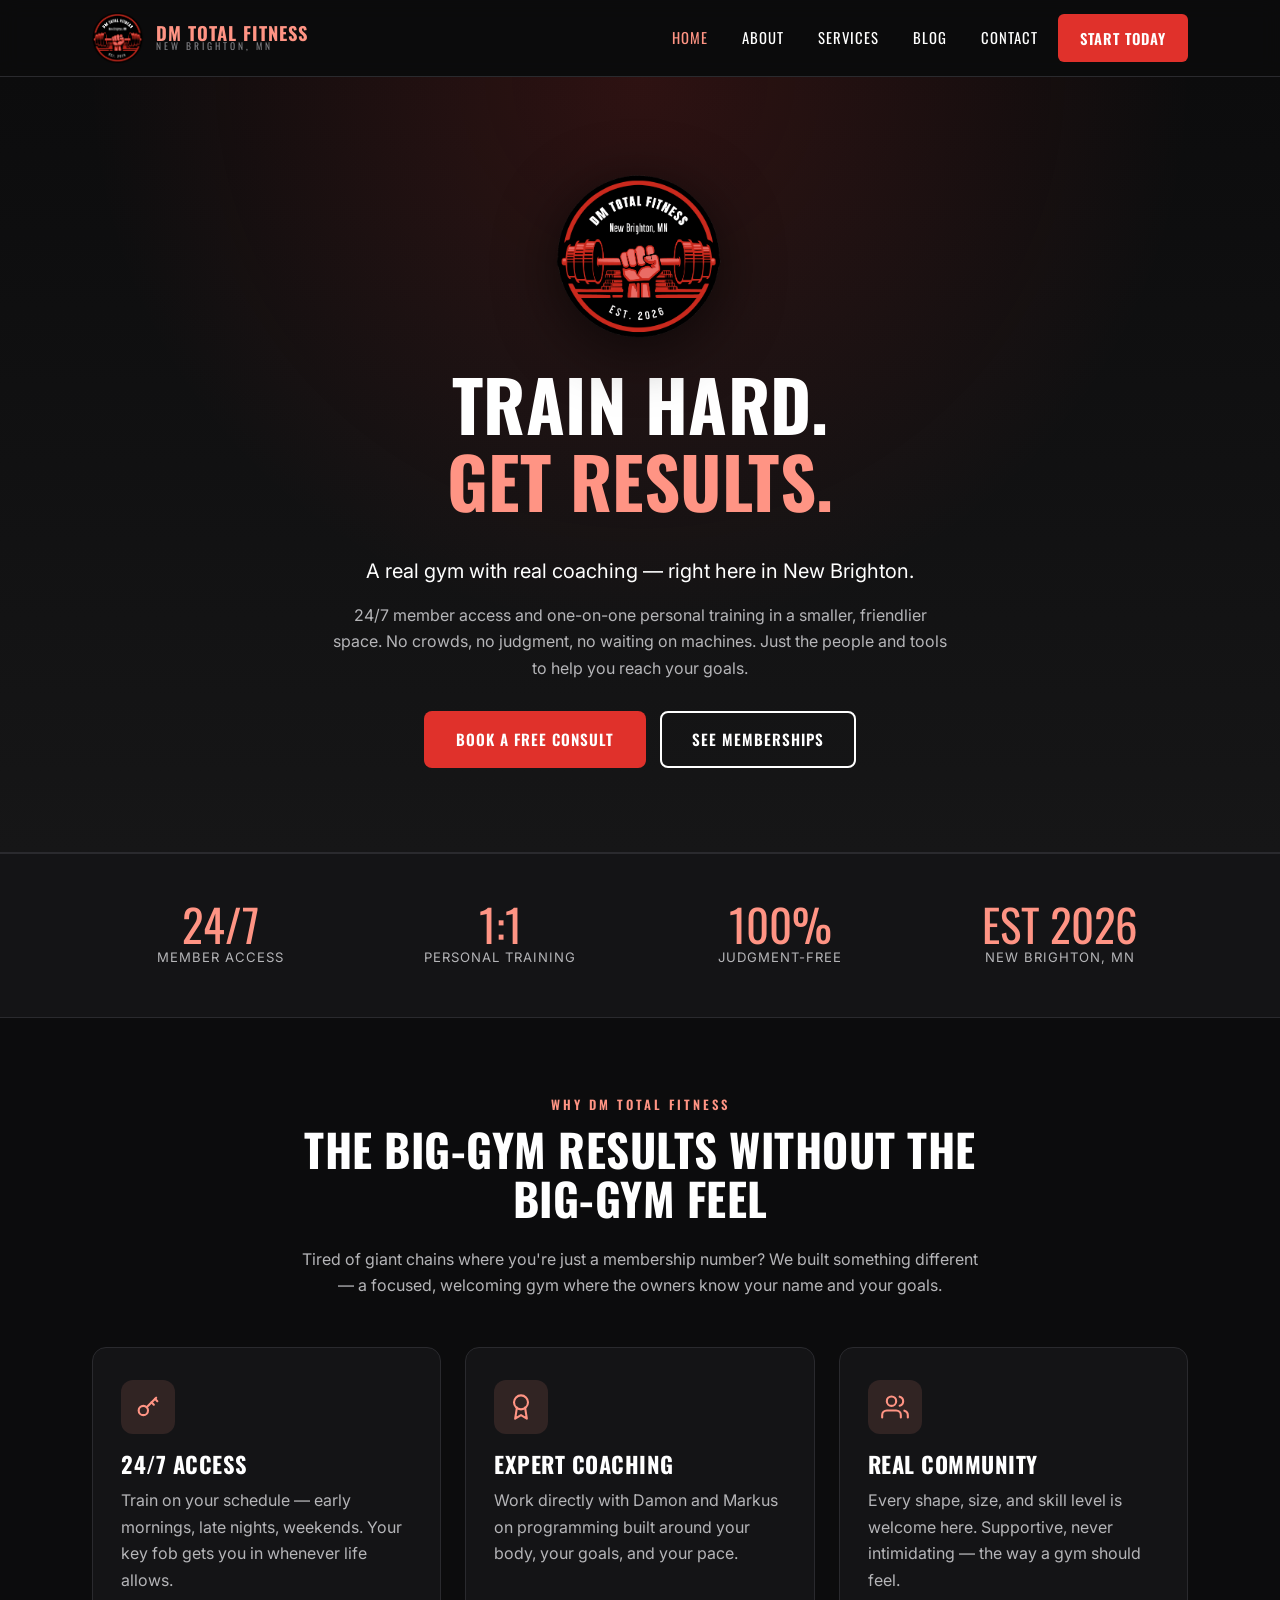
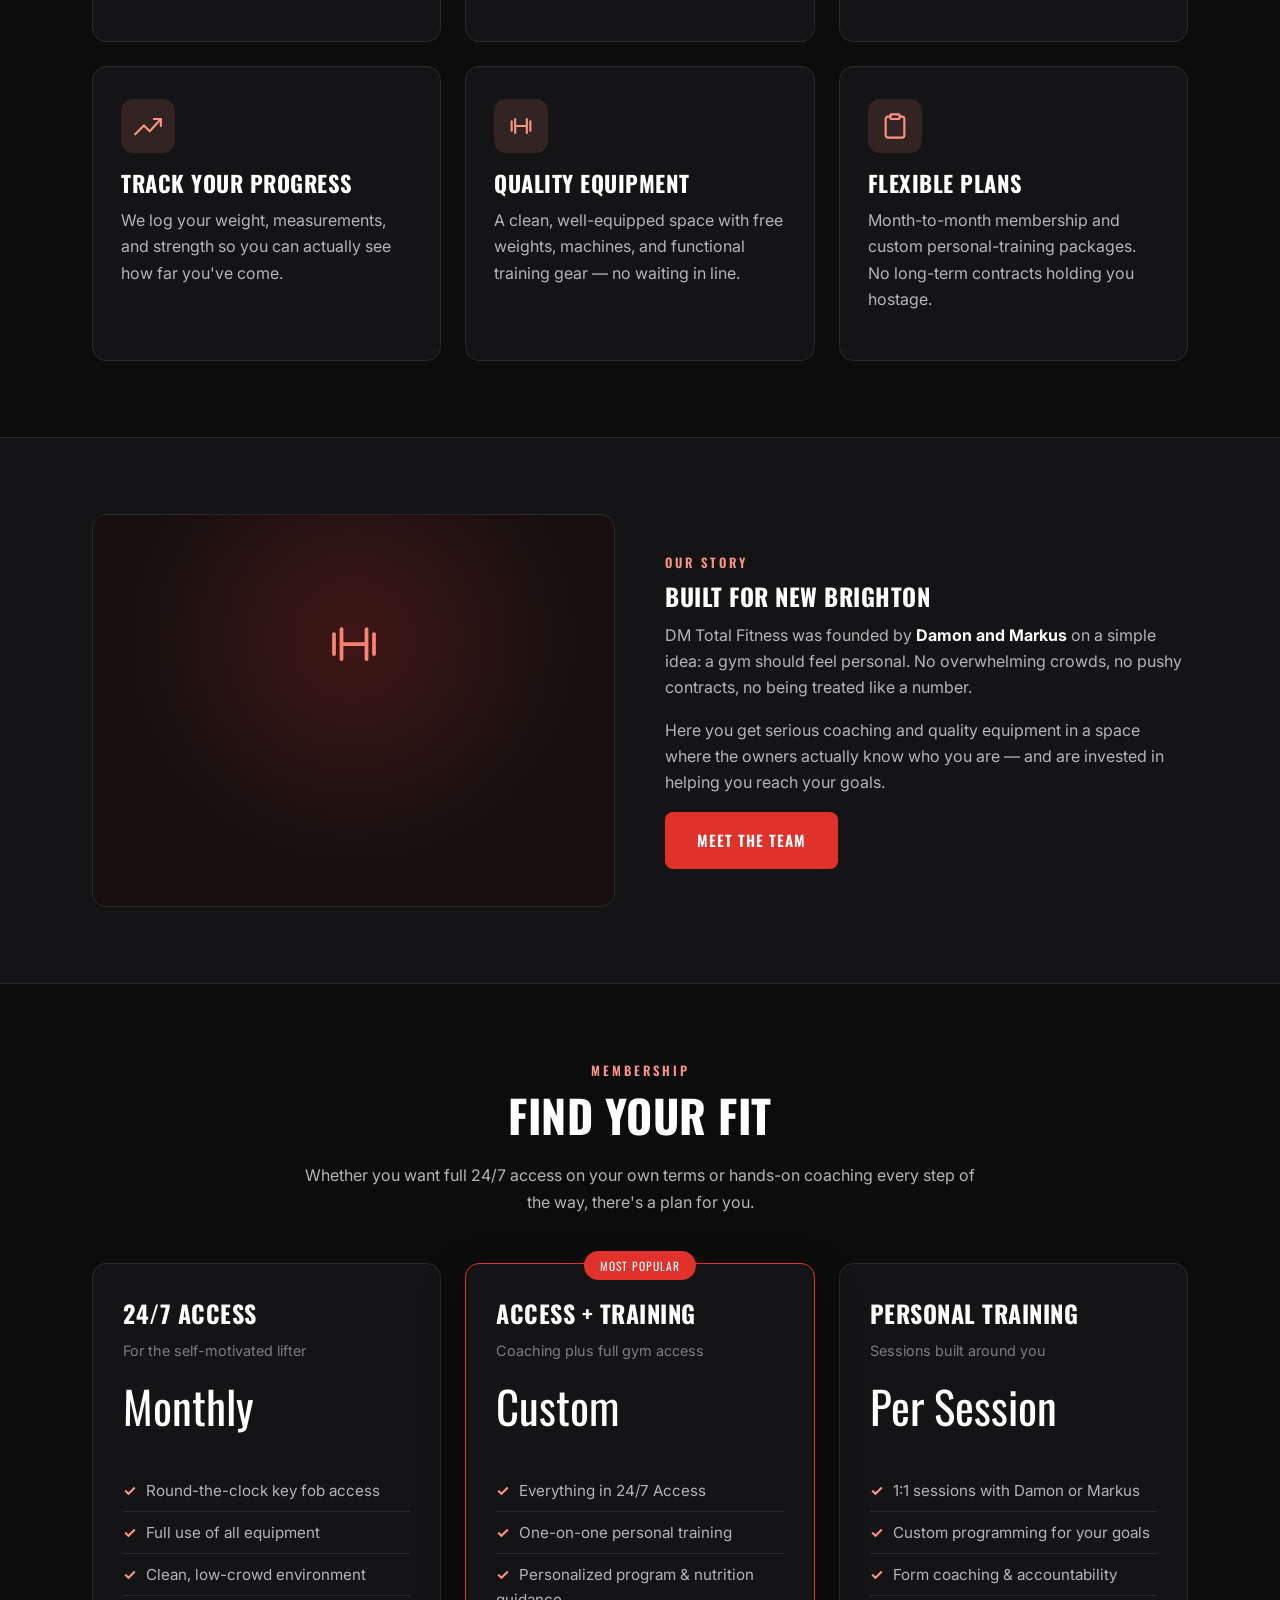
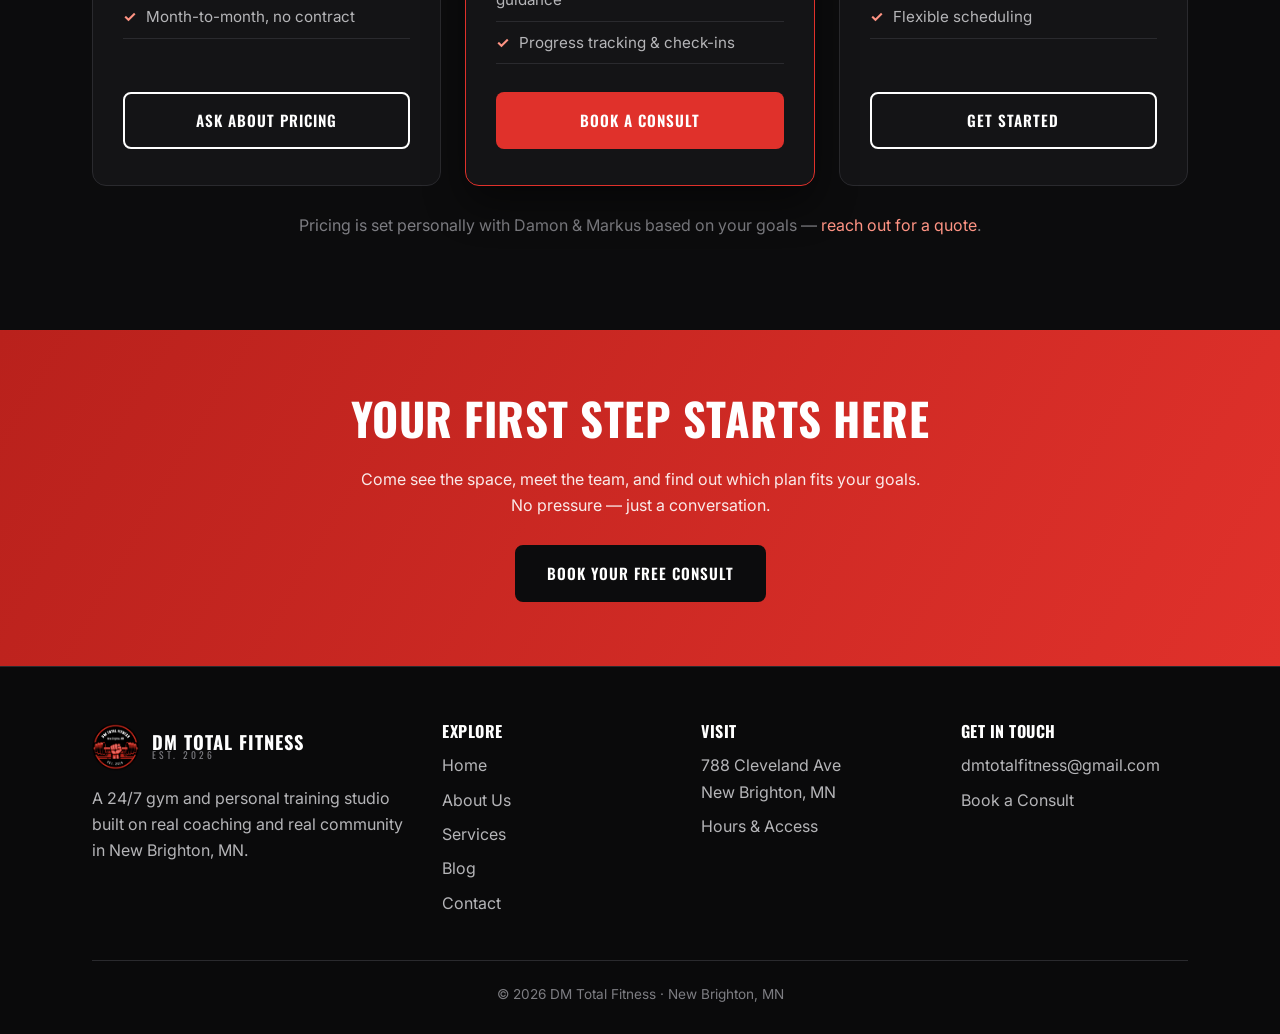
==== commit 504aae4a: "Update About and Services Real bios, email icons, remove demo text" ====
--- a/index.html
+++ b/index.html
@@ -104,7 +104,7 @@
   <section class="alt">
     <div class="container">
       <div class="split">
-        <div class="media-box"><span class="ph-label">Photo: Damon &amp; Markus coaching on the floor</span></div>
+        <div class="media-box"></div>
         <div>
           <div class="eyebrow">Our Story</div>
           <h2>Built for New Brighton</h2>
--- a/assets/css/style.css
+++ b/assets/css/style.css
@@ -390,3 +390,7 @@
 /* make blog cards fully clickable as links */
 a.post-card { display:block; color:inherit; }
 a.post-card:hover { color:inherit; }
+/* Trainer email icon (About page) — links to email without showing the address */
+.trainer-email { display:inline-flex; align-items:center; justify-content:center; width:42px; height:42px; border:1px solid var(--line); border-radius:8px; color:var(--accent); margin-top:8px; transition:border-color .2s, color .2s, background .2s; }
+.trainer-email:hover { border-color:var(--accent); color:#fff; background:rgba(255,148,132,.1); }
+.trainer-email svg { width:20px; height:20px; }
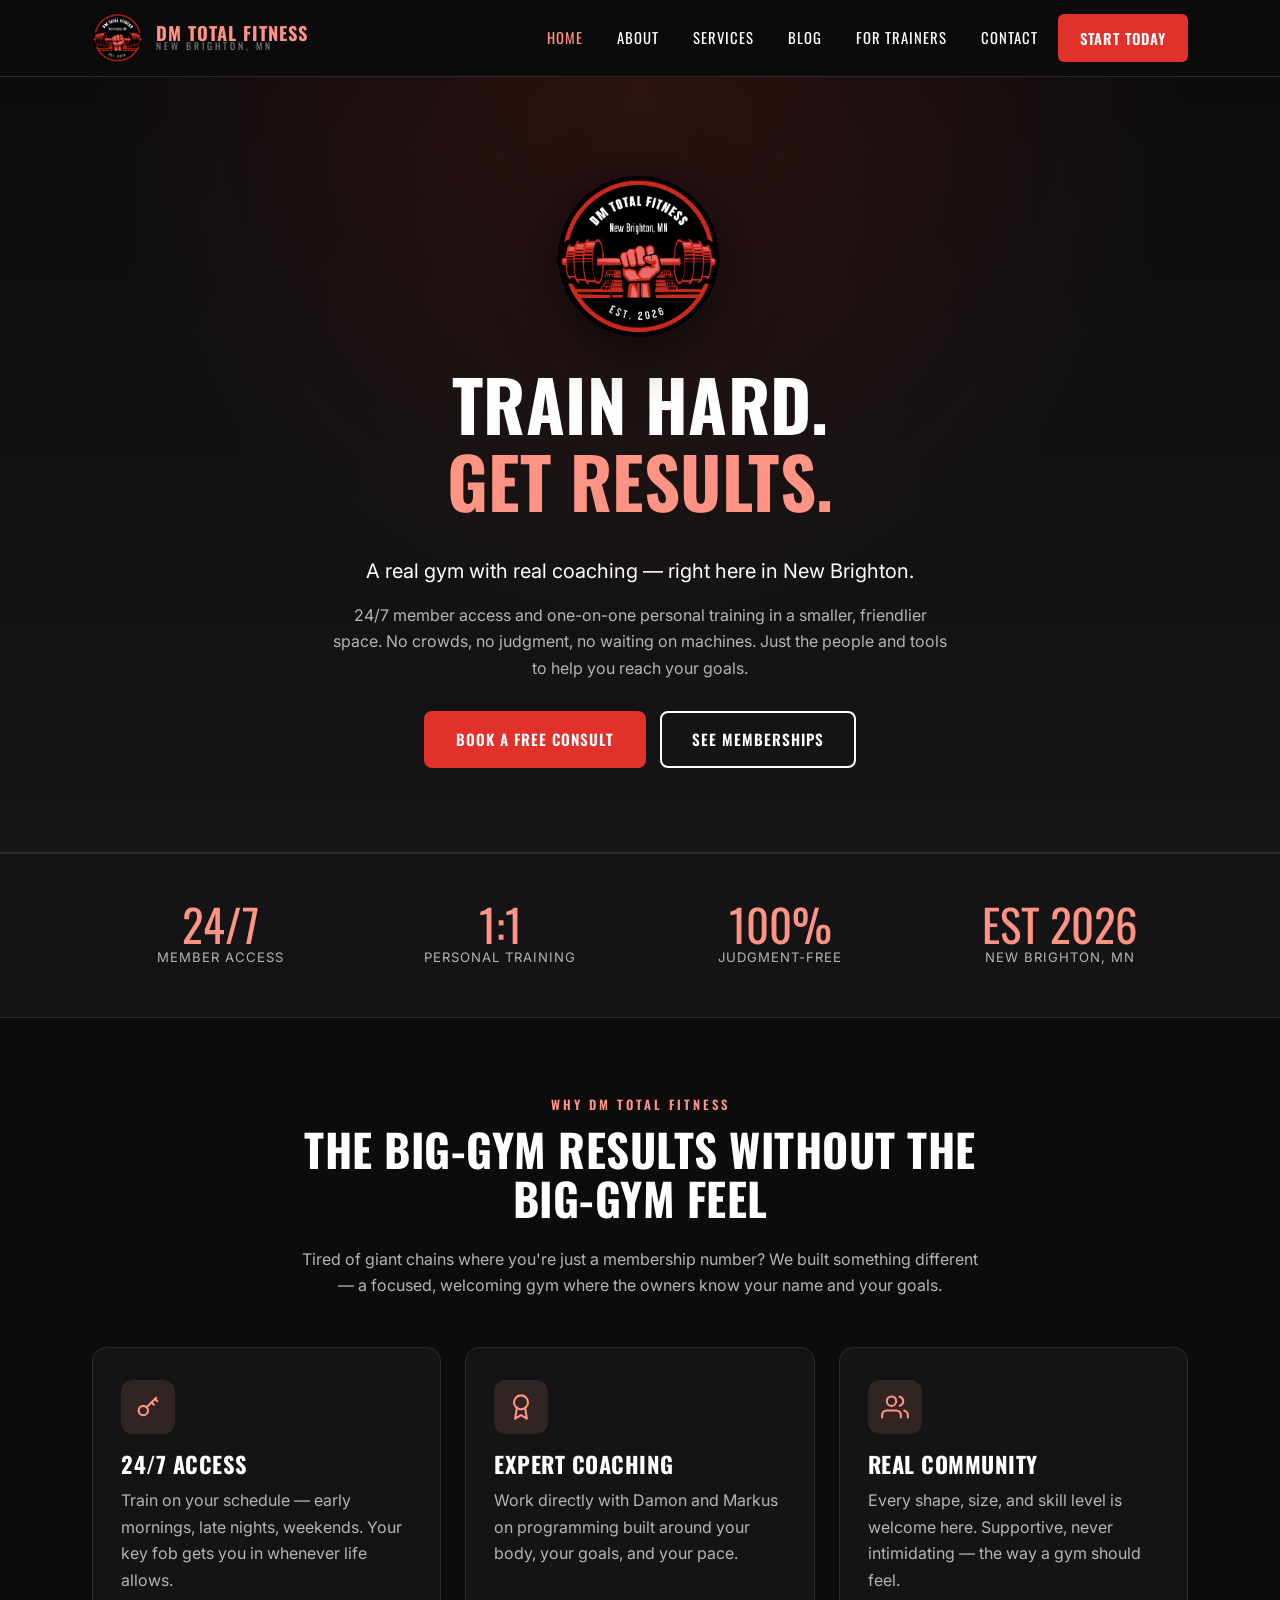
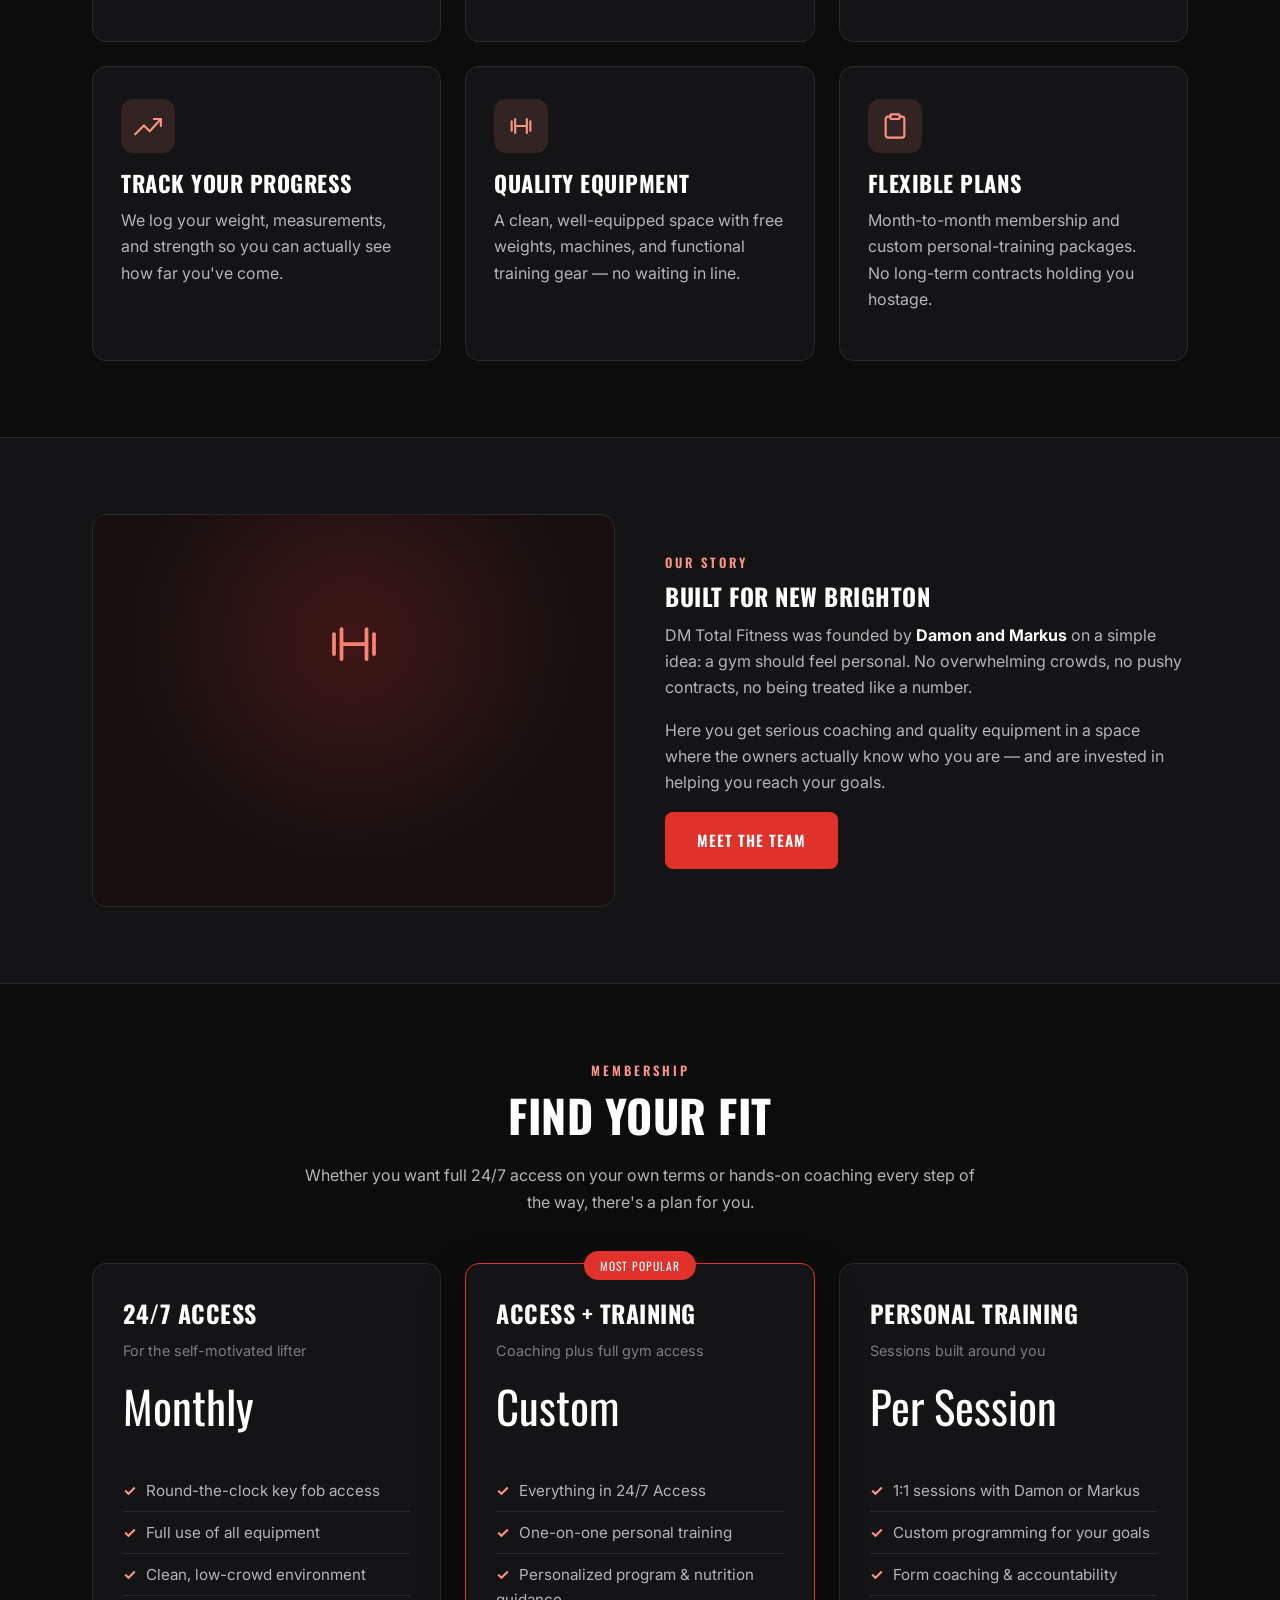
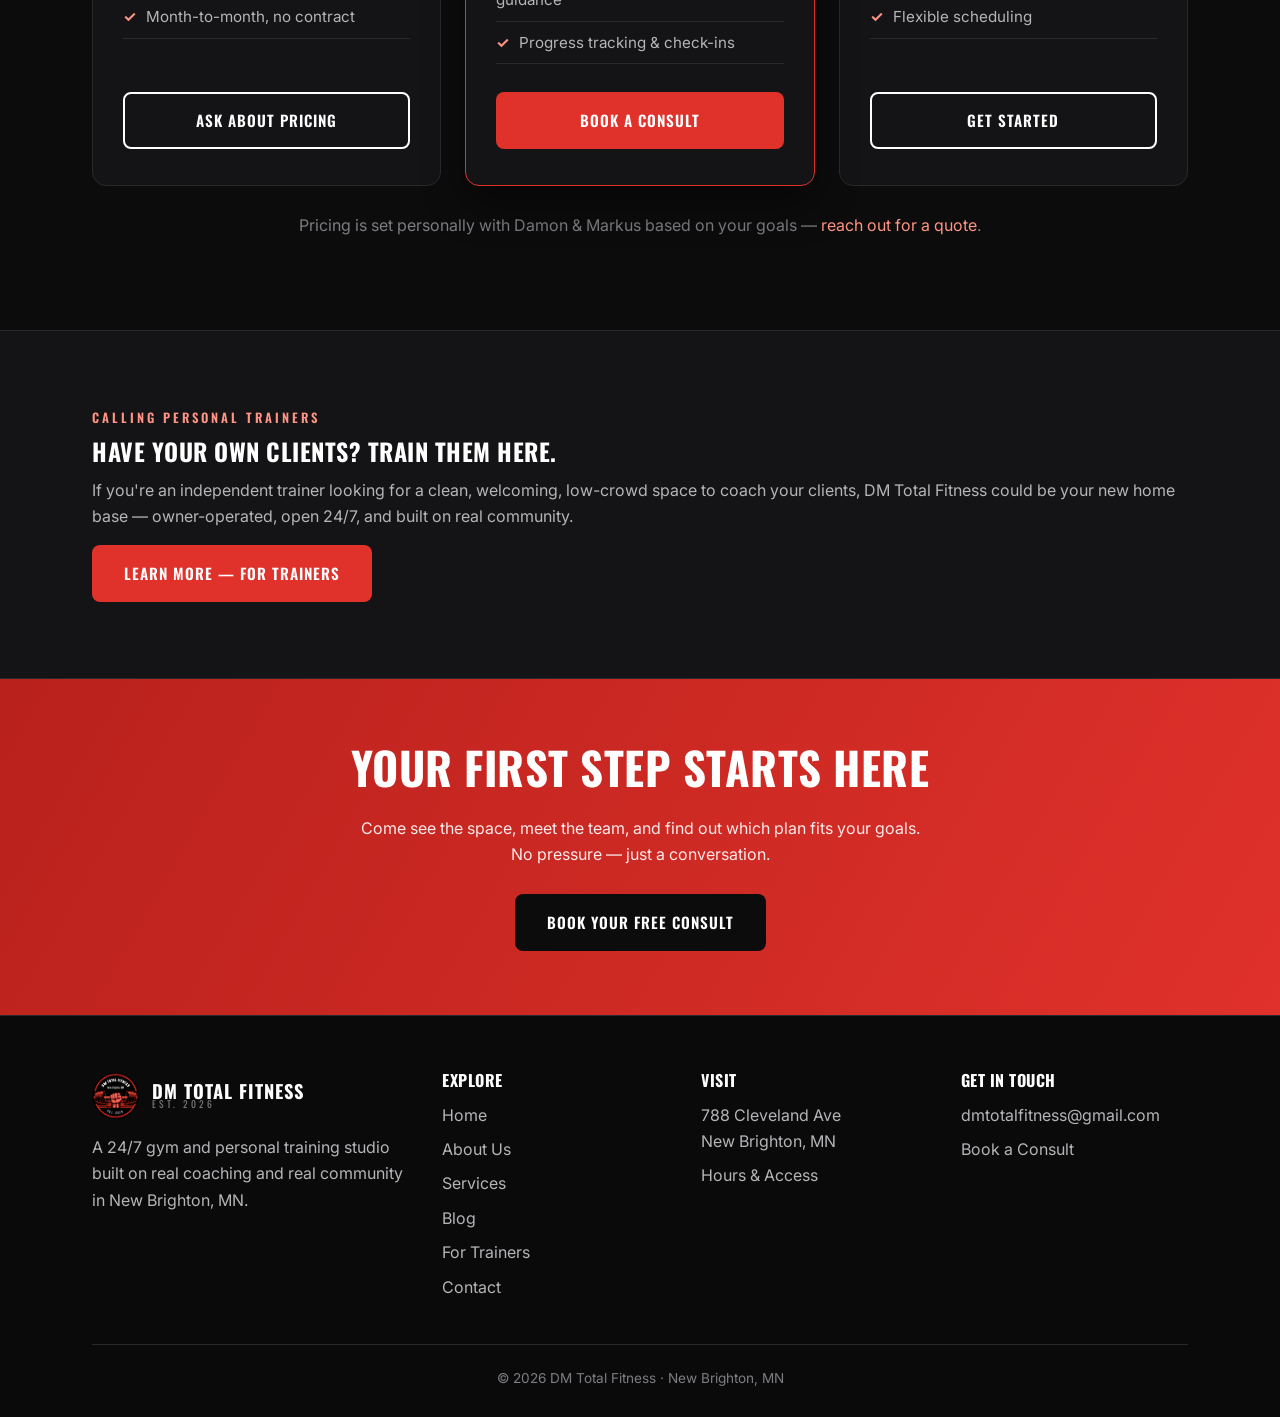
==== commit 7c8248f1: "Add files via upload" ====
--- a/index.html
+++ b/index.html
@@ -25,6 +25,7 @@
         <li><a href="about.html">About</a></li>
         <li><a href="services.html">Services</a></li>
         <li><a href="blog/index.html">Blog</a></li>
+        <li><a href="trainers.html">For Trainers</a></li>
         <li><a href="contact.html">Contact</a></li>
         <li><a href="contact.html" class="btn btn-primary">Start Today</a></li>
       </ul>
@@ -168,6 +169,18 @@
   </section>
 
 
+  <!-- FOR TRAINERS TEASER -->
+  <section class="alt">
+    <div class="container">
+      <div class="trainer-cta">
+        <div class="eyebrow">Calling Personal Trainers</div>
+        <h2>Have Your Own Clients? Train Them Here.</h2>
+        <p>If you're an independent trainer looking for a clean, welcoming, low-crowd space to coach your clients, DM Total Fitness could be your new home base — owner-operated, open 24/7, and built on real community.</p>
+        <a href="trainers.html" class="btn btn-primary">Learn More — For Trainers</a>
+      </div>
+    </div>
+  </section>
+
   <!-- CTA BAND -->
   <section class="cta-band">
     <div class="container">
@@ -194,6 +207,7 @@
           <a href="about.html">About Us</a>
           <a href="services.html">Services</a>
           <a href="blog/index.html">Blog</a>
+          <a href="trainers.html">For Trainers</a>
           <a href="contact.html">Contact</a>
         </div>
         <div>
--- a/assets/css/style.css
+++ b/assets/css/style.css
@@ -390,7 +390,28 @@
 /* make blog cards fully clickable as links */
 a.post-card { display:block; color:inherit; }
 a.post-card:hover { color:inherit; }
-/* Trainer email icon (About page) — links to email without showing the address */
-.trainer-email { display:inline-flex; align-items:center; justify-content:center; width:42px; height:42px; border:1px solid var(--line); border-radius:8px; color:var(--accent); margin-top:8px; transition:border-color .2s, color .2s, background .2s; }
+/* Trainer email button (About page) — icon + label, links to email without showing the address */
+.trainer-email { display:inline-flex; align-items:center; gap:9px; padding:10px 18px; border:1px solid var(--line); border-radius:8px; color:var(--accent); font-family:var(--head); text-transform:uppercase; letter-spacing:1px; font-size:.82rem; margin-top:10px; transition:border-color .2s, color .2s, background .2s; }
 .trainer-email:hover { border-color:var(--accent); color:#fff; background:rgba(255,148,132,.1); }
-.trainer-email svg { width:20px; height:20px; }
+.trainer-email svg { width:18px; height:18px; flex-shrink:0; }
+/* Owners photo in the About "Our Story" section */
+.story-img { width:100%; aspect-ratio:4/5; object-fit:cover; object-position:center 22%; border-radius:var(--radius); border:1px solid var(--line); display:block; }
+@media (max-width:900px){ .story-img { aspect-ratio:4/3; } }
+/* show the owners photo in full (no crop) */
+.story-img { aspect-ratio:auto; height:auto; object-fit:initial; box-shadow:var(--shadow); }
+/* About page — Our Story photo */
+.story-img { width:100%; height:auto; display:block; border-radius:var(--radius); border:1px solid var(--line); box-shadow:var(--shadow); }
+/* High-res photo — fill the column, capped so it never exceeds the asset's real width */
+.story-img { max-width:560px; margin:0 auto; }
+@media (max-width:900px){ .story-img { max-width:460px; } }
+
+/* Team — circular trainer avatars */
+.team-card { text-align:center; }
+.team-avatar {
+  width:160px; height:160px; border-radius:50%; object-fit:cover; object-position:center 30%;
+  display:block; margin:30px auto 0; border:3px solid var(--accent);
+  box-shadow:var(--shadow); background:var(--panel-2);
+}
+.team-card .team-body { padding:20px 28px 28px; }
+.team-card .team-body p { text-align:left; }
+.team-card .trainer-email { margin:0 auto; }
